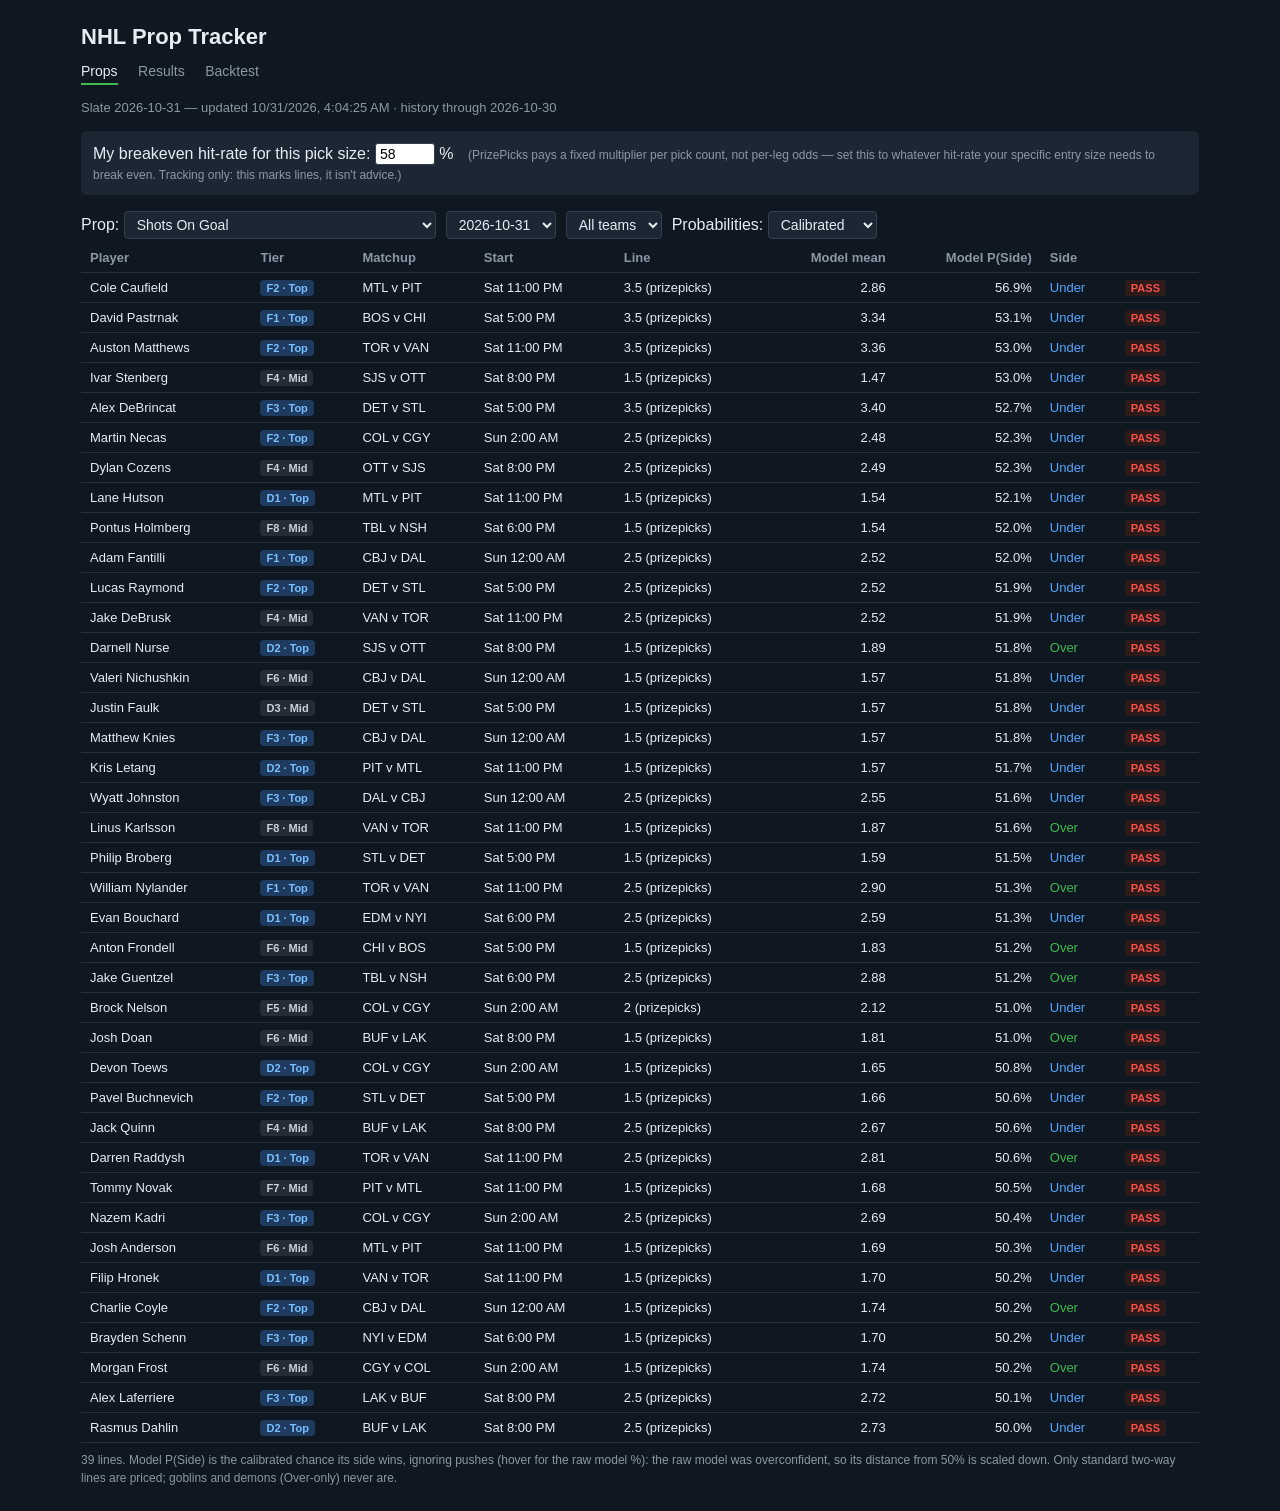
==== docs/index.html @ 6a8b1734 "LightGBM shadow mode for TOI and Hits" ====
<!DOCTYPE html>
<html lang="en">
<head>
<meta charset="UTF-8">
<meta name="viewport" content="width=device-width, initial-scale=1">
<title>NHL Prop Tracker</title>
<link rel="stylesheet" href="site.css">
<style>
  .breakeven { margin-bottom: 16px; padding: 12px; background: #1c2733; border-radius: 6px; font-size: 16px; }
  .breakeven input { width: 60px; background: #fff; color: #000; border: 1px solid #33414f; border-radius: 3px; padding: 2px 4px; font-size: 14px; }
  .breakeven .hint { color: #8b98a5; font-size: 12px; margin-left: 10px; }
  .propsel { font-size: 16px; margin-bottom: 4px; display: flex; flex-wrap: wrap; gap: 10px; align-items: center; }
  .propsel select { font-size: 14px; padding: 4px 8px; }
  .bet-tag { padding: 2px 6px; border-radius: 4px; font-size: 11px; font-weight: 700; }
  .bet-yes { background: #1a4620; color: #3fb950; }
  .bet-no { background: #2d1a1a; color: #f85149; }
  td.src { color: #8b98a5; font-size: 11px; }
  .tier { padding: 2px 6px; border-radius: 4px; font-size: 11px; font-weight: 700; white-space: nowrap; }
  .tier-Top { background: #1f3a5f; color: #79c0ff; }
  .tier-Mid { background: #262c36; color: #c9d1d9; }
  .tier-Depth { background: #2d2a1a; color: #d4a72c; }
  .sh { display: none; }
  #propsTable.show-sh .sh { display: table-cell; }
  .tiptext { color: #8b98a5; font-size: 12px; line-height: 1.5; margin: 8px 0 12px; padding: 10px 12px; background: #1c2733; border-radius: 6px; }
</style>
</head>
<body>
<h1>NHL Prop Tracker</h1>
<nav>
  <a href="index.html" class="active">Props</a>
  <a href="results.html">Results</a>
  <a href="backtest.html">Backtest</a>
</nav>
<div class="meta" id="meta">Loading...</div>

<div class="breakeven">
  <label>My breakeven hit-rate for this pick size:
    <input id="breakeven" type="number" value="58" min="1" max="99"> %
  </label>
  <span class="hint">(PrizePicks pays a fixed multiplier per pick count, not per-leg odds — set this to whatever
    hit-rate your specific entry size needs to break even. Tracking only: this marks lines, it isn't advice.)</span>
</div>

<div class="propsel">
  <label>Prop: <select id="propSelect"></select></label>
  <label><select id="dateSelect"></select></label>
  <label><select id="teamSelect"></select></label>
  <label>Probabilities: <select id="calMode"><option value="cal">Calibrated</option><option value="raw">Raw model</option></select></label>
</div>

<div class="tiptext" id="tierTip" style="display:none">
  <b>Pairing two Time On Ice legs from the same team:</b> teammates in the same tier gain or lose minutes together
  (power plays, overtime and trailing late lift the top guys; blowouts lift the depth guys), while top and depth players
  trade minutes. So <b>same tier → same direction</b> pairs better, <b>Top vs Depth → opposite directions</b> pairs better,
  and Mid players are close to independent. Tier = rank in the team's ice-time order over each player's last 10 games
  (F1–F3 Top, F4–F9 Mid, F10+ Depth; D1–D2 Top, D3–D4 Mid, D5+ Depth). Measured on 2024–26 data; it doesn't make any single leg more likely.
</div>
<div class="table-wrap">
<table id="pairsTable" style="display:none">
  <thead><tr><th>Team</th><th>Player A</th><th>Player B</th><th>Direction</th><th class="num">Leg A</th>
    <th class="num">Leg B</th><th class="num">Est. both hit</th><th></th></tr></thead>
  <tbody id="pairsBody"></tbody>
</table>
<table id="propsTable">
  <thead><tr><th>Player</th><th>Tier</th><th>Matchup</th><th>Start</th><th>Line</th><th class="num">Model mean</th>
    <th class="num">Model P(Side)</th><th>Side</th><th class="sh" title="LightGBM challenger: tracked, never the official pick">LightGBM (shadow)</th><th></th></tr></thead>
  <tbody id="propsBody"></tbody>
</table>
</div>
<div class="note" id="notes"></div>

<script>
let DATA = null;
const esc = s => String(s ?? "").replace(/[&<>"]/g, c => ({"&":"&amp;","<":"&lt;",">":"&gt;",'"':"&quot;"}[c]));
let RAW = false;
try { RAW = localStorage.getItem("nhlProbMode") === "raw"; } catch (e) {}
const P = p => RAW ? p.prob : (p.prob_cal ?? p.prob);   // calibrated % unless the toggle says raw
const P2 = p => RAW ? (p.prob_cal ?? p.prob) : p.prob;   // the other one, for the hover text
const time = iso => new Date(iso).toLocaleString([], {weekday: "short", hour: "numeric", minute: "2-digit"});

const LIFTS_DEFAULT = {"F1+F2": {over: 1.37, under: 1.32}, "F1+D1": {over: 1.24, under: 1.20}, "D1+D2": {over: 1.17, under: 1.15}};
const pairKind = (a, b) => { const k = [a, b].sort((x, y) => (x[0] !== "F") - (y[0] !== "F") || x.slice(1) - y.slice(1)).join("+");
  return LIFTS_DEFAULT[k] ? k : null; };

function renderPairs(day, team, breakeven) {
  const lifts = DATA.pair_lifts || LIFTS_DEFAULT, joinBE = breakeven * breakeven;
  const legs = DATA.picks.filter(p => !p.skip_reason && p.category === "toi" && p.tier_rank
    && (!day || p.game_date === day) && (!team || p.team === team));
  const groups = {};
  legs.forEach(p => (groups[`${p.game_date}|${p.team}`] ||= []).push(p));
  const rows = [];
  for (const ps of Object.values(groups)) for (let i = 0; i < ps.length; i++) for (let j = i + 1; j < ps.length; j++) {
    let a = ps[i], b = ps[j];
    const kind = pairKind(a.tier_rank, b.tier_rank);
    if (!kind || a.side !== b.side) continue;
    if (a.tier_rank !== kind.split("+")[0]) [a, b] = [b, a];
    const lift = (lifts[kind] || {})[a.side] || 1, pa = P(a), pb = P(b);
    rows.push({a, b, kind, lift, est: Math.min(pa * pb * lift, pa, pb)});
  }
  rows.sort((x, y) => y.est - x.est);
  const leg = p => `${esc(p.player)} <span class="tier tier-${p.tier}">${esc(p.tier_rank)}</span> <span class="src">${p.line}</span>`;
  document.getElementById("pairsBody").innerHTML = rows.length ? rows.map(r => `<tr>
      <td>${esc(r.a.team)} v ${esc(r.a.opp)}<br><span class="src">${time(r.a.start_time)}</span></td>
      <td>${leg(r.a)}</td><td>${leg(r.b)}</td>
      <td class="${r.a.side}">both ${r.a.side === "over" ? "Over" : "Under"} <span class="src">${r.kind} ×${r.lift}</span></td>
      <td class="num">${(P(r.a) * 100).toFixed(1)}%</td><td class="num">${(P(r.b) * 100).toFixed(1)}%</td>
      <td class="num"><b>${(r.est * 100).toFixed(1)}%</b></td>
      <td>${r.est >= joinBE ? '<span class="bet-tag bet-yes">CLEARS</span>' : '<span class="bet-tag bet-no">PASS</span>'}</td></tr>`).join("")
    : `<tr><td colspan="8" class="empty">No linked same-direction TOI pairs for this selection. A pair needs both players' TOI lines on the
       board, ranked F1 + F2, F1 + D1 or D1 + D2 on the same team, with the model picking the same direction on both.</td></tr>`;
  document.getElementById("notes").innerHTML = `${rows.length} pairs. Est. both hit = leg A × leg B × lift (how much more often these two
    players' minutes land the same way than independent legs would; measured on 2024–26 games). Breakeven for two legs =
    ${(breakeven * 100).toFixed(1)}%² = ${(joinBE * 100).toFixed(1)}%. Experimental: the lifts come from a backtest against each player's own
    recent average, not real PrizePicks lines, and PrizePicks may restrict some same-team combinations. Results → Pairs tracks how these do.`;
}

function renderTable() {
  const cat = document.getElementById("propSelect").value;
  const day = document.getElementById("dateSelect").value;
  const team = document.getElementById("teamSelect").value;
  document.getElementById("tierTip").style.display = (cat === "toi" || cat === "toi_pairs") ? "" : "none";
  const breakeven = Number(document.getElementById("breakeven").value) / 100;
  const pairsMode = cat === "toi_pairs";
  document.getElementById("pairsTable").style.display = pairsMode ? "" : "none";
  document.getElementById("propsTable").style.display = pairsMode ? "none" : "";
  if (pairsMode) { renderPairs(day, team, breakeven); return; }
  document.getElementById("propsTable").classList.toggle("show-sh", DATA.picks.some(p => p.category === cat && p.shadow));
  const tbody = document.getElementById("propsBody");
  // Ranked by the model's own confidence (highest P(side) first) so the most lopsided lines float to the top.
  const rows = DATA.picks.filter(p => !p.skip_reason && p.category === cat && (!day || p.game_date === day)
      && (!team || p.team === team))
    .sort(team ? ((a, b) => (a.tier_rank || "Z").localeCompare(b.tier_rank || "Z", undefined, {numeric: true}))
               : ((a, b) => P(b) - P(a)));
  const tierCell = p => p.tier ? `<span class="tier tier-${p.tier}" title="${p.recent_toi} min avg, last 10 games">${esc(p.tier_rank)} · ${p.tier}</span>` : "";
  tbody.innerHTML = rows.length ? rows.map(p => `<tr>
      <td>${esc(p.player)}</td><td>${tierCell(p)}</td><td>${esc(p.team)} v ${esc(p.opp)}</td><td>${time(p.start_time)}</td>
      <td>${p.line} <span class="src">(prizepicks)</span></td>
      <td class="num">${p.model_mean.toFixed(2)}</td>
      <td class="num" title="${RAW ? "calibrated" : "raw model"} ${(P2(p) * 100).toFixed(1)}%">${(P(p) * 100).toFixed(1)}%</td>
      <td class="${p.side}">${p.side === "over" ? "Over" : "Under"}</td>
      <td class="sh">${p.shadow ? `<span class="${p.shadow.side}">${p.shadow.side === "over" ? "Over" : "Under"}</span>
        ${((RAW ? p.shadow.prob : p.shadow.prob_cal) * 100).toFixed(1)}% <span class="src">${p.shadow.mean.toFixed(2)}</span>${p.shadow.side !== p.side ? ' <span class="src">≠</span>' : ""}` : "—"}</td>
      <td>${P(p) >= breakeven ? '<span class="bet-tag bet-yes">CLEARS</span>' : '<span class="bet-tag bet-no">PASS</span>'}</td>
    </tr>`).join("")
    : `<tr><td colspan="10" class="empty">No priced PrizePicks lines for this prop right now.</td></tr>`;

  const skipped = DATA.picks.filter(p => p.skip_reason && p.category === cat && (!day || p.game_date === day) && (!team || p.team === team));
  const why = {};
  skipped.forEach(p => (why[p.skip_reason] ||= new Set()).add(`${p.player} (${p.team})`));
  document.getElementById("notes").innerHTML = (rows.length ? `${rows.length} lines. ${RAW
      ? "Model P(Side) is the RAW model chance its side wins, ignoring pushes (hover for calibrated). The raw model has been overconfident on graded picks, so CLEARS here is optimistic. "
      : "Model P(Side) is the calibrated chance its side wins, ignoring pushes (hover for the raw model %): the raw model was overconfident, so its distance from 50% is scaled down. "}` : "")
    + `Only standard two-way lines are priced; goblins and demons (Over-only) never are.`
    + Object.entries(why).map(([r, s]) => `<br><b>Not priced: ${esc(r.replace(/_/g, " "))}</b> — ${[...s].slice(0, 40).map(esc).join(", ")}${s.size > 40 ? " …" : ""}`).join("");
}

fetch("data/props.json", {cache: "no-store"}).then(r => r.json()).then(json => {
  DATA = json;
  const labels = json.labels || {};
  document.getElementById("meta").textContent =
    `Slate ${json.slate_dates.join(", ")} — updated ${new Date(json.generated_at).toLocaleString()} · history through ${json.history_through}`;
  // headline props first, then experimental, then anything recorded but not priced
  const cats = [...new Set(json.picks.map(p => p.category))];
  const priced = c => json.picks.some(p => p.category === c && !p.skip_reason);
  const headline = c => json.picks.some(p => p.category === c && p.headline);
  cats.sort((a, b) => (priced(b) - priced(a)) || (headline(b) - headline(a)) || (labels[a] || a).localeCompare(labels[b] || b));
  document.getElementById("propSelect").innerHTML = cats.map(c =>
    `<option value="${c}">${esc(labels[c] || c)}${priced(c) && !headline(c) ? " (experimental)" : ""}</option>` +
    (c === "toi" && priced(c) ? `<option value="toi_pairs">Time On Ice: correlated pairs (experimental)</option>` : "")).join("");
  const dates = [...new Set(json.picks.map(p => p.game_date))].sort();
  document.getElementById("dateSelect").innerHTML = (dates.length > 1 ? `<option value="">All dates</option>` : "") +
    dates.map(d => `<option value="${d}">${d}</option>`).join("");
  const teams = [...new Set(json.picks.map(p => p.team))].sort();
  document.getElementById("teamSelect").innerHTML = `<option value="">All teams</option>` +
    teams.map(t => `<option value="${t}">${esc(t)}</option>`).join("");
  renderTable();
}).catch(() => { document.getElementById("meta").textContent = "Couldn't load props.json yet — run the Action."; });

["propSelect", "dateSelect", "teamSelect"].forEach(id => document.getElementById(id).addEventListener("change", renderTable));
document.getElementById("breakeven").addEventListener("input", renderTable);
document.getElementById("calMode").value = RAW ? "raw" : "cal";
document.getElementById("calMode").addEventListener("change", e => {
  RAW = e.target.value === "raw";
  try { localStorage.setItem("nhlProbMode", RAW ? "raw" : "cal"); } catch (err) {}
  if (DATA) renderTable();
});
</script>
</body>
</html>
---- docs/site.css ----
:root {
  --bg: #0f1720; --panel: #1c2733; --line: #263140; --text: #e6edf3; --muted: #8b98a5;
  --good: #3fb950; --bad: #f85149; --warn: #d4a72c; --accent: #58a6ff;
}
* { box-sizing: border-box; }
body { font-family: -apple-system, "Segoe UI", Arial, sans-serif; background: var(--bg); color: var(--text);
       max-width: 1150px; margin: 0 auto; padding: 24px 16px; }
h1 { font-size: 22px; margin: 0 0 4px; }
h2 { font-size: 16px; color: var(--muted); font-weight: 600; margin: 28px 0 10px; }
.tag { font-size: 12px; color: var(--muted); }
nav { margin: 12px 0 20px; }
nav a { color: var(--muted); text-decoration: none; font-size: 14px; margin-right: 16px; padding-bottom: 4px; }
nav a.active { color: var(--text); border-bottom: 2px solid var(--good); }
.meta { color: var(--muted); margin-bottom: 16px; font-size: 13px; }
.panel { background: var(--panel); border-radius: 6px; padding: 14px 16px; margin-bottom: 12px; }
.filters { display: flex; flex-wrap: wrap; gap: 8px; align-items: center; margin-bottom: 12px; font-size: 13px; color: var(--muted); }
select, input { background: var(--panel); color: var(--text); border: 1px solid #33414f; padding: 4px 6px;
                border-radius: 4px; font-size: 13px; }
.cards { display: flex; flex-wrap: wrap; gap: 12px; margin-bottom: 12px; }
.card { background: var(--panel); border-radius: 6px; padding: 12px 16px; min-width: 150px; }
.card .big { font-size: 26px; font-weight: 700; font-variant-numeric: tabular-nums; }
.card .sub { color: var(--muted); font-size: 12px; margin-top: 2px; }
.table-wrap { overflow-x: auto; }
table { width: 100%; border-collapse: collapse; font-size: 13px; margin-bottom: 8px; }
th, td { padding: 7px 9px; text-align: left; border-bottom: 1px solid var(--line); white-space: nowrap; }
th { color: var(--muted); font-weight: 600; }
td.num, th.num { text-align: right; font-variant-numeric: tabular-nums; }
.pill { padding: 2px 6px; border-radius: 4px; font-size: 11px; font-weight: 700; }
.h { background: #1a4620; color: var(--good); } .m { background: #2d1a1a; color: var(--bad); }
.p { background: #2d2a1a; color: var(--warn); }
.over { color: var(--good); } .under { color: var(--accent); }
.note { color: var(--muted); font-size: 12px; line-height: 1.5; }
.warn { color: var(--warn); }
.empty { color: var(--muted); text-align: center; padding: 20px; }
.section { border-top: 1px solid var(--line); margin-top: 28px; padding-top: 4px; }
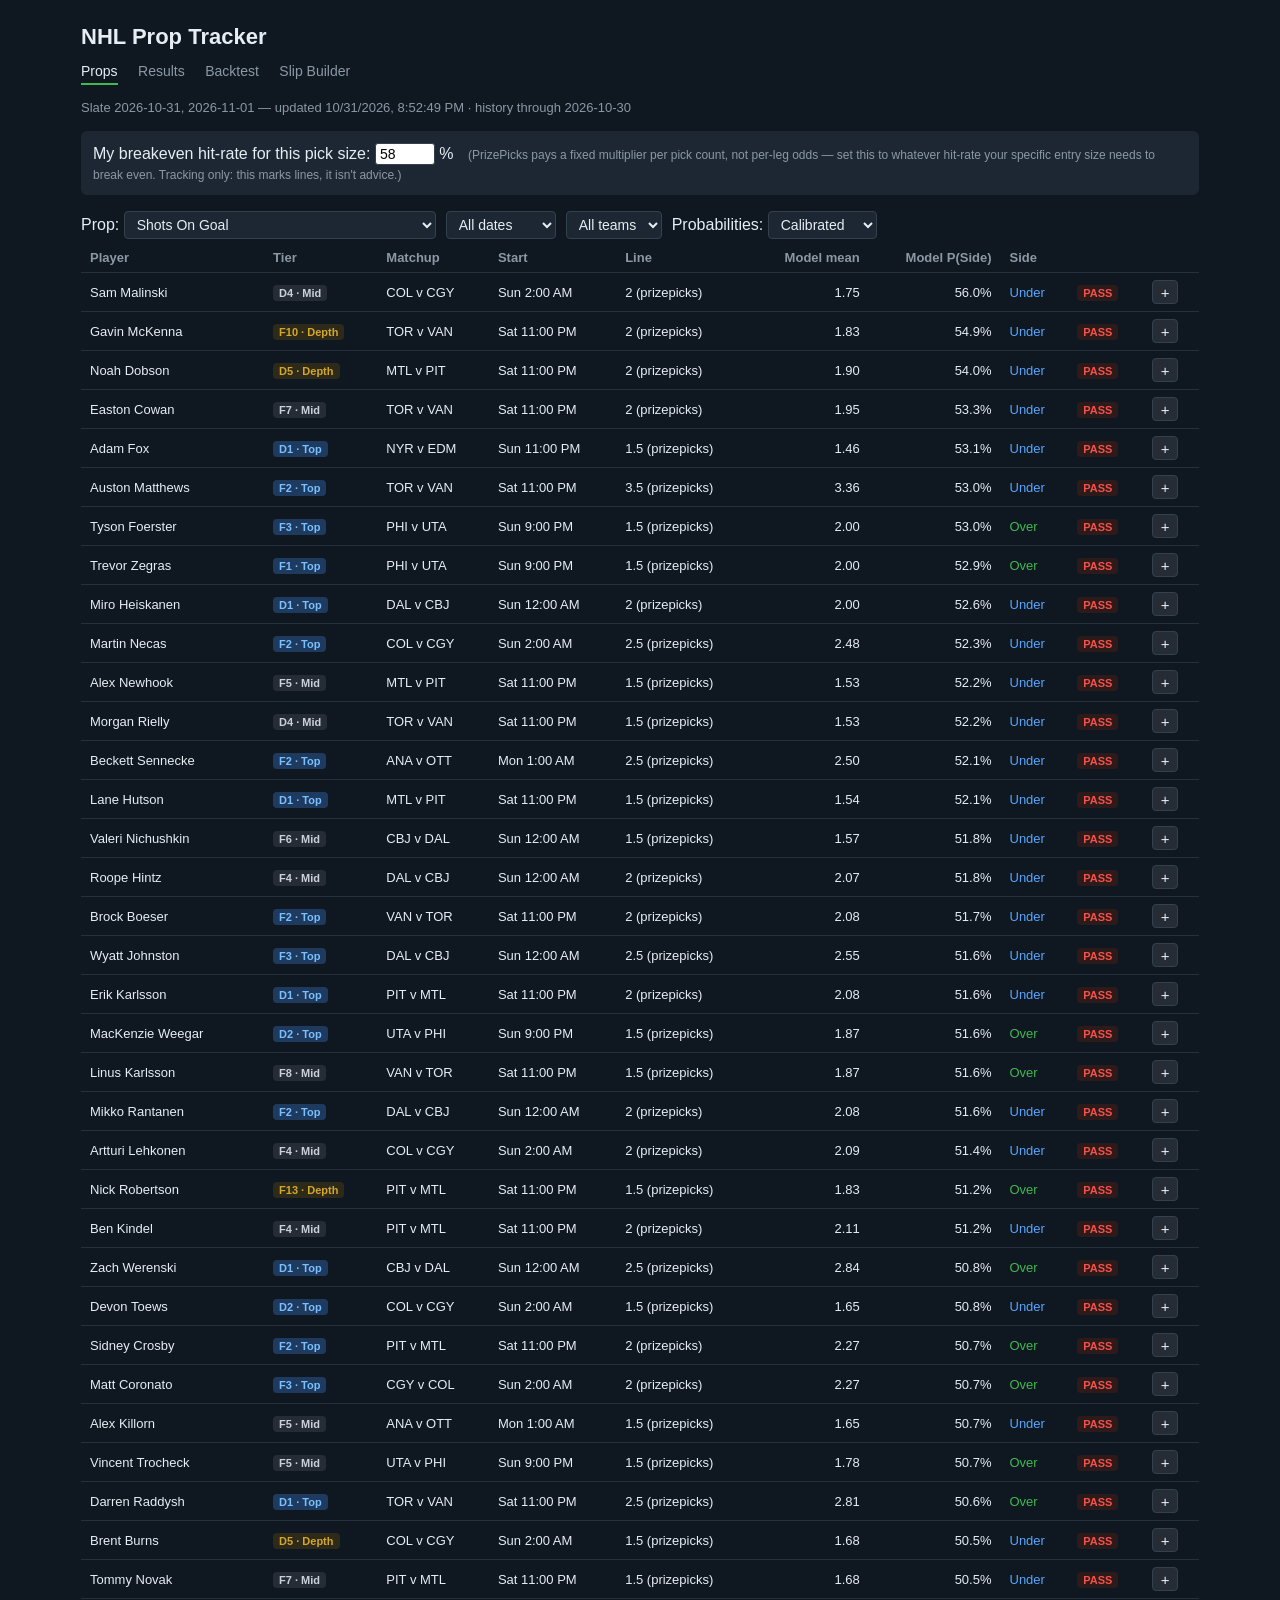
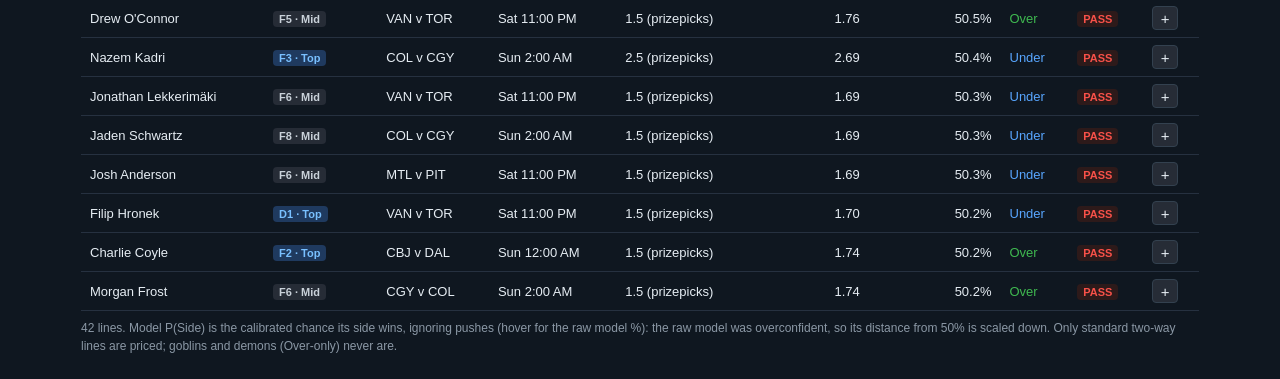
==== commit 43767d9e: "Slip Builder tab" ====
--- a/docs/index.html
+++ b/docs/index.html
@@ -5,6 +5,7 @@
 <meta name="viewport" content="width=device-width, initial-scale=1">
 <title>NHL Prop Tracker</title>
 <link rel="stylesheet" href="site.css">
+<script src="slip.js"></script>
 <style>
   .breakeven { margin-bottom: 16px; padding: 12px; background: #1c2733; border-radius: 6px; font-size: 16px; }
   .breakeven input { width: 60px; background: #fff; color: #000; border: 1px solid #33414f; border-radius: 3px; padding: 2px 4px; font-size: 14px; }
@@ -21,6 +22,10 @@
   .tier-Depth { background: #2d2a1a; color: #d4a72c; }
   .sh { display: none; }
   #propsTable.show-sh .sh { display: table-cell; }
+  .addbtn { background: #262c36; color: var(--text); border: 1px solid #33414f; border-radius: 4px; width: 26px; height: 24px;
+            font-size: 15px; line-height: 1; cursor: pointer; padding: 0; }
+  .addbtn:hover { border-color: var(--good); }
+  .addbtn.in { background: #1a4620; color: var(--good); border-color: #1a4620; }
   .tiptext { color: #8b98a5; font-size: 12px; line-height: 1.5; margin: 8px 0 12px; padding: 10px 12px; background: #1c2733; border-radius: 6px; }
 </style>
 </head>
@@ -30,6 +35,7 @@
   <a href="index.html" class="active">Props</a>
   <a href="results.html">Results</a>
   <a href="backtest.html">Backtest</a>
+  <a href="slip.html">Slip Builder<span id="slipCount"></span></a>
 </nav>
 <div class="meta" id="meta">Loading...</div>
 
@@ -58,12 +64,12 @@
 <div class="table-wrap">
 <table id="pairsTable" style="display:none">
   <thead><tr><th>Team</th><th>Player A</th><th>Player B</th><th>Direction</th><th class="num">Leg A</th>
-    <th class="num">Leg B</th><th class="num">Est. both hit</th><th></th></tr></thead>
+    <th class="num">Leg B</th><th class="num">Est. both hit</th><th></th><th title="Add both legs to the Slip Builder"></th></tr></thead>
   <tbody id="pairsBody"></tbody>
 </table>
 <table id="propsTable">
   <thead><tr><th>Player</th><th>Tier</th><th>Matchup</th><th>Start</th><th>Line</th><th class="num">Model mean</th>
-    <th class="num">Model P(Side)</th><th>Side</th><th class="sh" title="LightGBM challenger: tracked, never the official pick">LightGBM (shadow)</th><th></th></tr></thead>
+    <th class="num">Model P(Side)</th><th>Side</th><th class="sh" title="LightGBM challenger: tracked, never the official pick">LightGBM (shadow)</th><th></th><th title="Add to the Slip Builder"></th></tr></thead>
   <tbody id="propsBody"></tbody>
 </table>
 </div>
@@ -81,6 +87,23 @@
 const LIFTS_DEFAULT = {"F1+F2": {over: 1.37, under: 1.32}, "F1+D1": {over: 1.24, under: 1.20}, "D1+D2": {over: 1.17, under: 1.15}};
 const pairKind = (a, b) => { const k = [a, b].sort((x, y) => (x[0] !== "F") - (y[0] !== "F") || x.slice(1) - y.slice(1)).join("+");
   return LIFTS_DEFAULT[k] ? k : null; };
+
+// "+" adds the pick (or both legs of a pair) to the Slip Builder; "✓" means it's already there (click to remove).
+const SHOWN = {};
+function addBtn(ps) {
+  ps.forEach(p => SHOWN[slipKey(p)] = p);
+  const keys = ps.map(slipKey).join(","), inSlip = ps.every(slipHas);
+  return `<button class="addbtn${inSlip ? " in" : ""}" data-keys="${esc(keys)}"
+    title="${inSlip ? "In your slip: click to remove" : ps.length > 1 ? "Add both legs to the Slip Builder" : "Add to the Slip Builder"}">${inSlip ? "✓" : "+"}</button>`;
+}
+document.addEventListener("click", e => {
+  const b = e.target.closest(".addbtn");
+  if (!b) return;
+  const ps = b.dataset.keys.split(",").map(k => SHOWN[k]).filter(Boolean);
+  const inSlip = ps.every(slipHas);
+  ps.forEach(p => { if (slipHas(p) === inSlip) slipToggle(p); });   // pair: add both, or remove both
+  renderTable();
+});
 
 function renderPairs(day, team, breakeven) {
   const lifts = DATA.pair_lifts || LIFTS_DEFAULT, joinBE = breakeven * breakeven;
@@ -105,8 +128,9 @@
       <td class="${r.a.side}">both ${r.a.side === "over" ? "Over" : "Under"} <span class="src">${r.kind} ×${r.lift}</span></td>
       <td class="num">${(P(r.a) * 100).toFixed(1)}%</td><td class="num">${(P(r.b) * 100).toFixed(1)}%</td>
       <td class="num"><b>${(r.est * 100).toFixed(1)}%</b></td>
-      <td>${r.est >= joinBE ? '<span class="bet-tag bet-yes">CLEARS</span>' : '<span class="bet-tag bet-no">PASS</span>'}</td></tr>`).join("")
-    : `<tr><td colspan="8" class="empty">No linked same-direction TOI pairs for this selection. A pair needs both players' TOI lines on the
+      <td>${r.est >= joinBE ? '<span class="bet-tag bet-yes">CLEARS</span>' : '<span class="bet-tag bet-no">PASS</span>'}</td>
+      <td>${addBtn([r.a, r.b])}</td></tr>`).join("")
+    : `<tr><td colspan="9" class="empty">No linked same-direction TOI pairs for this selection. A pair needs both players' TOI lines on the
        board, ranked F1 + F2, F1 + D1 or D1 + D2 on the same team, with the model picking the same direction on both.</td></tr>`;
   document.getElementById("notes").innerHTML = `${rows.length} pairs. Est. both hit = leg A × leg B × lift (how much more often these two
     players' minutes land the same way than independent legs would; measured on 2024–26 games). Breakeven for two legs =
@@ -141,8 +165,9 @@
       <td class="sh">${p.shadow ? `<span class="${p.shadow.side}">${p.shadow.side === "over" ? "Over" : "Under"}</span>
         ${((RAW ? p.shadow.prob : p.shadow.prob_cal) * 100).toFixed(1)}% <span class="src">${p.shadow.mean.toFixed(2)}</span>${p.shadow.side !== p.side ? ' <span class="src">≠</span>' : ""}` : "—"}</td>
       <td>${P(p) >= breakeven ? '<span class="bet-tag bet-yes">CLEARS</span>' : '<span class="bet-tag bet-no">PASS</span>'}</td>
+      <td>${addBtn([p])}</td>
     </tr>`).join("")
-    : `<tr><td colspan="10" class="empty">No priced PrizePicks lines for this prop right now.</td></tr>`;
+    : `<tr><td colspan="11" class="empty">No priced PrizePicks lines for this prop right now.</td></tr>`;
 
   const skipped = DATA.picks.filter(p => p.skip_reason && p.category === cat && (!day || p.game_date === day) && (!team || p.team === team));
   const why = {};
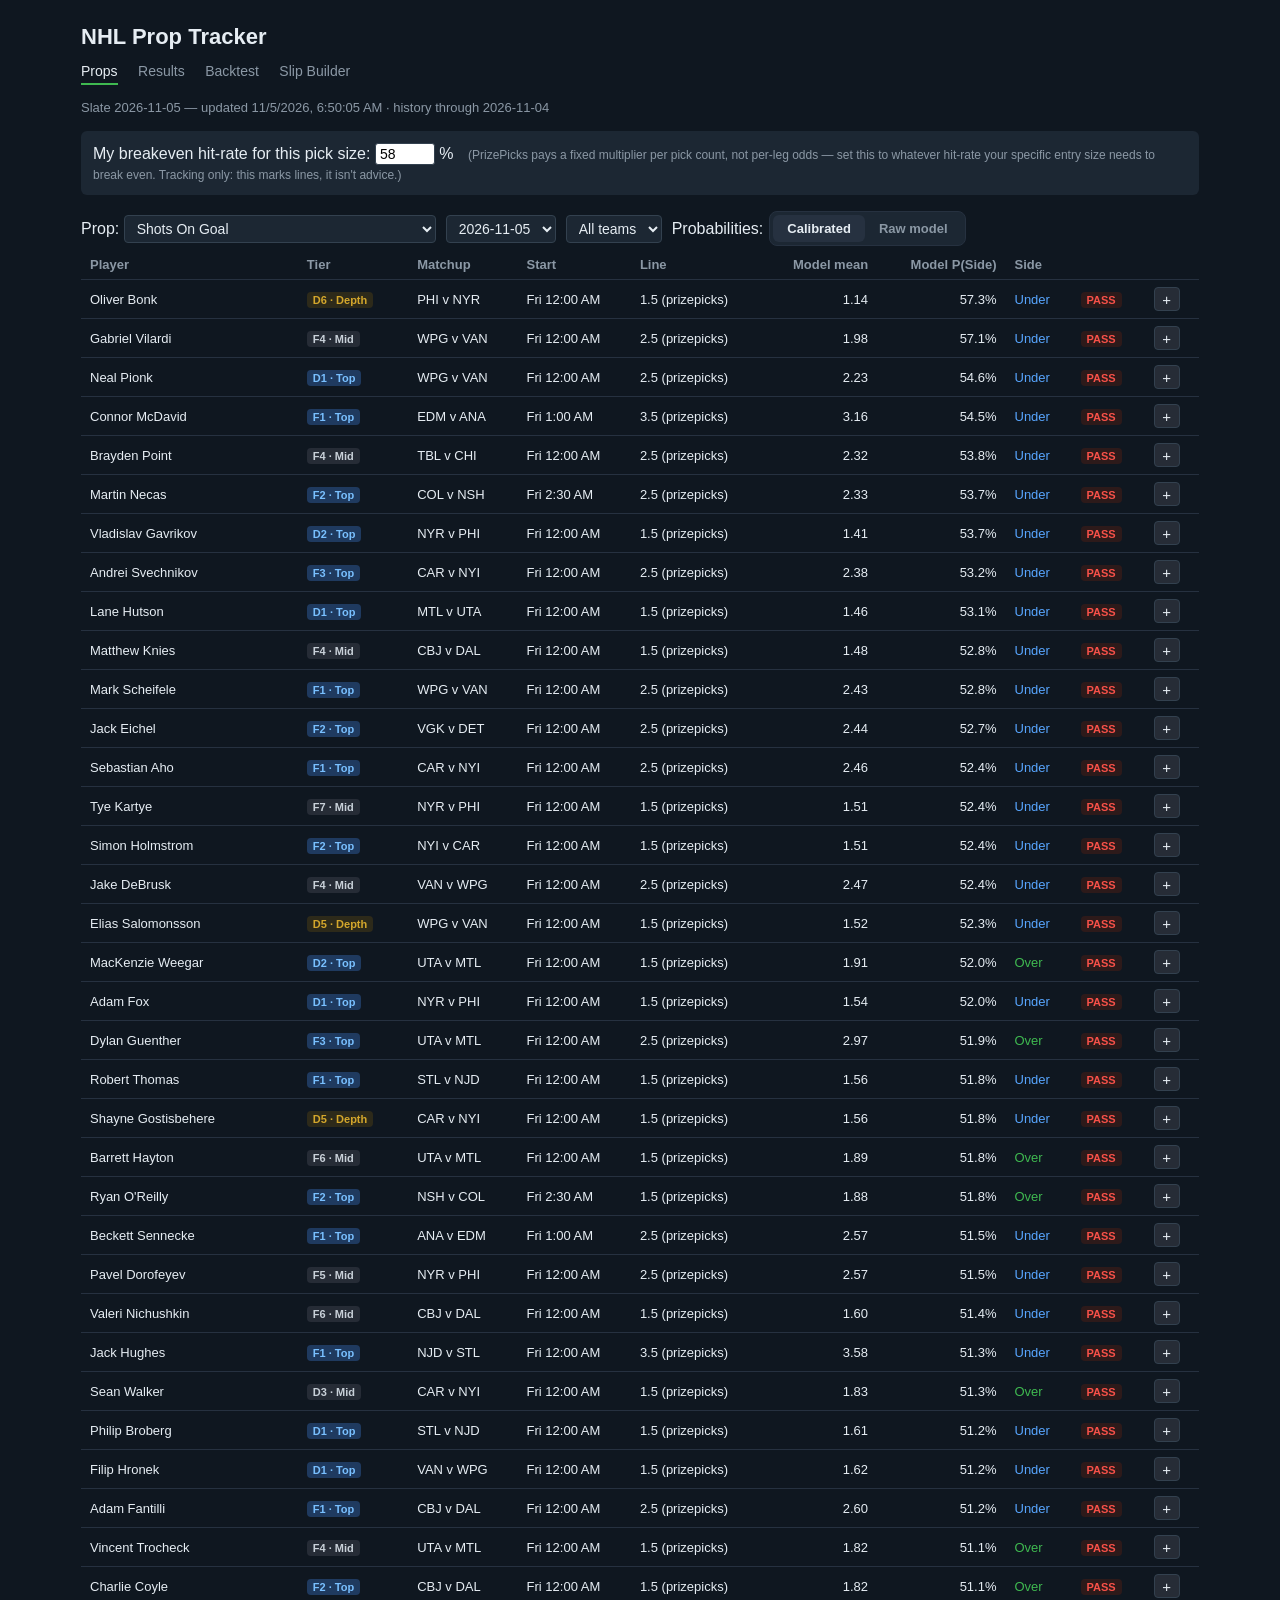
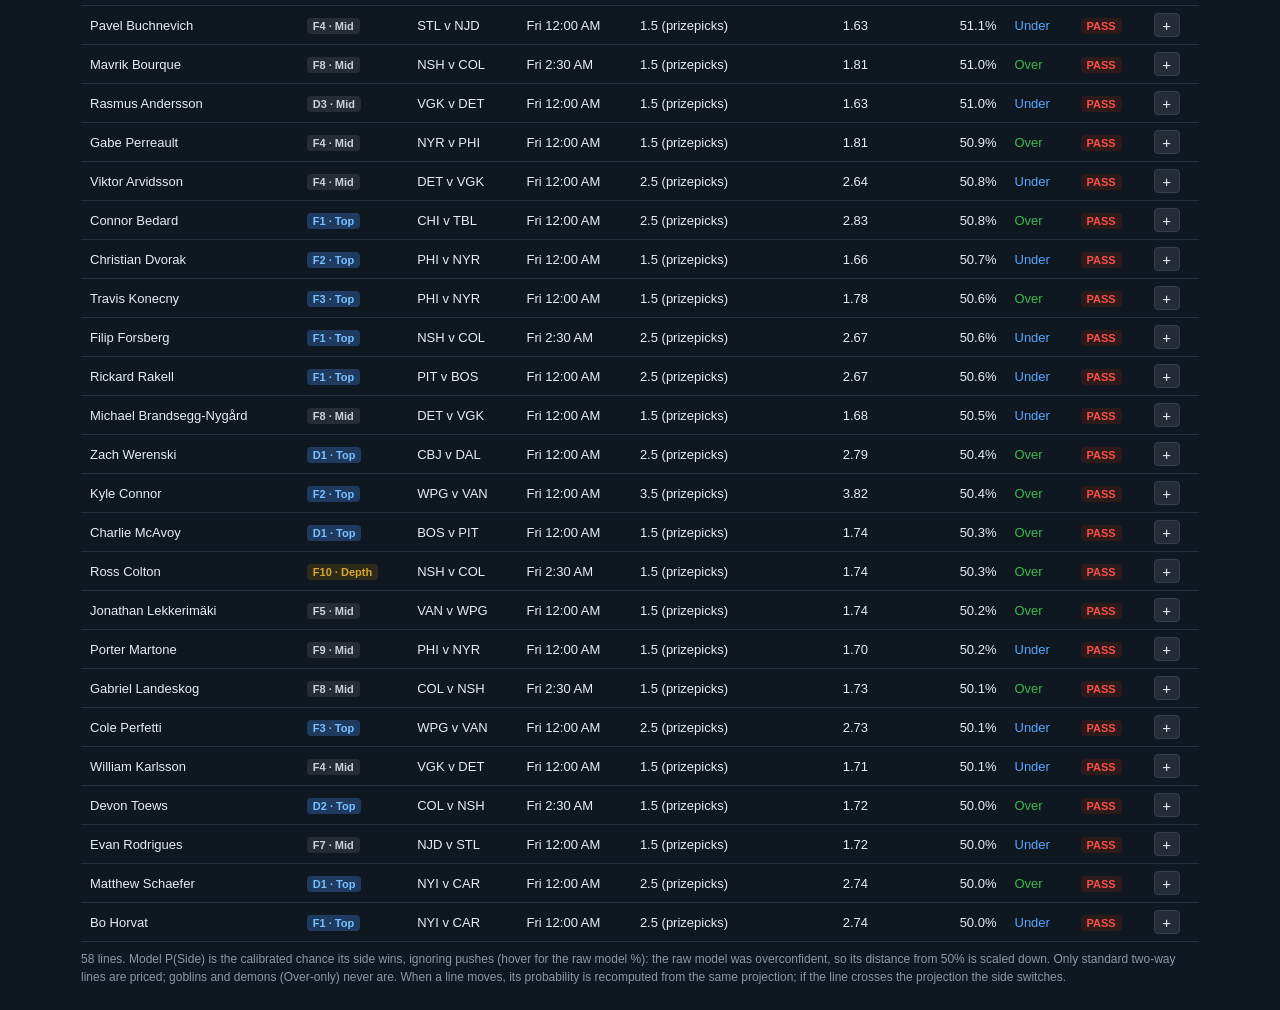
==== commit fd6ca1fe: "Line moves + Opening/Closing toggle" ====
--- a/docs/index.html
+++ b/docs/index.html
@@ -16,6 +16,7 @@
   .bet-yes { background: #1a4620; color: #3fb950; }
   .bet-no { background: #2d1a1a; color: #f85149; }
   td.src { color: #8b98a5; font-size: 11px; }
+  .moved { display: block; color: #d4a72c; font-size: 11px; margin-top: 2px; }
   .tier { padding: 2px 6px; border-radius: 4px; font-size: 11px; font-weight: 700; white-space: nowrap; }
   .tier-Top { background: #1f3a5f; color: #79c0ff; }
   .tier-Mid { background: #262c36; color: #c9d1d9; }
@@ -51,7 +52,7 @@
   <label>Prop: <select id="propSelect"></select></label>
   <label><select id="dateSelect"></select></label>
   <label><select id="teamSelect"></select></label>
-  <label>Probabilities: <select id="calMode"><option value="cal">Calibrated</option><option value="raw">Raw model</option></select></label>
+  <span style="display:flex;align-items:center;gap:6px">Probabilities: <select id="calMode"><option value="cal">Calibrated</option><option value="raw">Raw model</option></select></span>
 </div>
 
 <div class="tiptext" id="tierTip" style="display:none">
@@ -158,7 +159,7 @@
   const tierCell = p => p.tier ? `<span class="tier tier-${p.tier}" title="${p.recent_toi} min avg, last 10 games">${esc(p.tier_rank)} · ${p.tier}</span>` : "";
   tbody.innerHTML = rows.length ? rows.map(p => `<tr>
       <td>${esc(p.player)}</td><td>${tierCell(p)}</td><td>${esc(p.team)} v ${esc(p.opp)}</td><td>${time(p.start_time)}</td>
-      <td>${p.line} <span class="src">(prizepicks)</span></td>
+      <td>${p.line} <span class="src">(prizepicks)</span>${moveNote(p) ? `<span class="moved">${esc(moveNote(p))}</span>` : ""}</td>
       <td class="num">${p.model_mean.toFixed(2)}</td>
       <td class="num" title="${RAW ? "calibrated" : "raw model"} ${(P2(p) * 100).toFixed(1)}%">${(P(p) * 100).toFixed(1)}%</td>
       <td class="${p.side}">${p.side === "over" ? "Over" : "Under"}</td>
@@ -175,15 +176,20 @@
   document.getElementById("notes").innerHTML = (rows.length ? `${rows.length} lines. ${RAW
       ? "Model P(Side) is the RAW model chance its side wins, ignoring pushes (hover for calibrated). The raw model has been overconfident on graded picks, so CLEARS here is optimistic. "
       : "Model P(Side) is the calibrated chance its side wins, ignoring pushes (hover for the raw model %): the raw model was overconfident, so its distance from 50% is scaled down. "}` : "")
-    + `Only standard two-way lines are priced; goblins and demons (Over-only) never are.`
+    + `Only standard two-way lines are priced; goblins and demons (Over-only) never are. `
+    + `When a line moves, its probability is recomputed from the same projection; if the line crosses the projection the side switches.`
     + Object.entries(why).map(([r, s]) => `<br><b>Not priced: ${esc(r.replace(/_/g, " "))}</b> — ${[...s].slice(0, 40).map(esc).join(", ")}${s.size > 40 ? " …" : ""}`).join("");
 }
 
-fetch("data/props.json", {cache: "no-store"}).then(r => r.json()).then(json => {
+fetch("data/props.json", {cache: "no-store"}).then(r => r.json()).then(async json => {
+  const board = await loadBoard();
+  const nLive = applyBoard(json, board);
   DATA = json;
   const labels = json.labels || {};
   document.getElementById("meta").textContent =
-    `Slate ${json.slate_dates.join(", ")} — updated ${new Date(json.generated_at).toLocaleString()} · history through ${json.history_through}`;
+    `Slate ${json.slate_dates.join(", ")} — updated ${new Date(json.generated_at).toLocaleString()} · history through ${json.history_through}` +
+    (board && new Date(board.updated_at) > new Date(json.generated_at)
+      ? ` · lines rechecked ${new Date(board.updated_at).toLocaleTimeString([], {hour: "numeric", minute: "2-digit"})}${nLive ? ` (${nLive} moved and repriced)` : ""}` : "");
   // headline props first, then experimental, then anything recorded but not priced
   const cats = [...new Set(json.picks.map(p => p.category))];
   const priced = c => json.picks.some(p => p.category === c && !p.skip_reason);
@@ -204,6 +210,7 @@
 ["propSelect", "dateSelect", "teamSelect"].forEach(id => document.getElementById(id).addEventListener("change", renderTable));
 document.getElementById("breakeven").addEventListener("input", renderTable);
 document.getElementById("calMode").value = RAW ? "raw" : "cal";
+segmented(document.getElementById("calMode"));
 document.getElementById("calMode").addEventListener("change", e => {
   RAW = e.target.value === "raw";
   try { localStorage.setItem("nhlProbMode", RAW ? "raw" : "cal"); } catch (err) {}
--- a/docs/site.css
+++ b/docs/site.css
@@ -33,3 +33,8 @@
 .warn { color: var(--warn); }
 .empty { color: var(--muted); text-align: center; padding: 20px; }
 .section { border-top: 1px solid var(--line); margin-top: 28px; padding-top: 4px; }
+/* two-way toggle buttons (Opening/Closing, Calibrated/Raw) */
+.seg { display: inline-flex; background: var(--panel); border: 1px solid var(--line); border-radius: 8px; padding: 3px; vertical-align: middle; }
+.seg button { background: none; border: none; color: var(--muted); font-size: 13px; font-weight: 600; padding: 6px 14px;
+              border-radius: 6px; cursor: pointer; }
+.seg button.on { background: #263140; color: var(--text); }
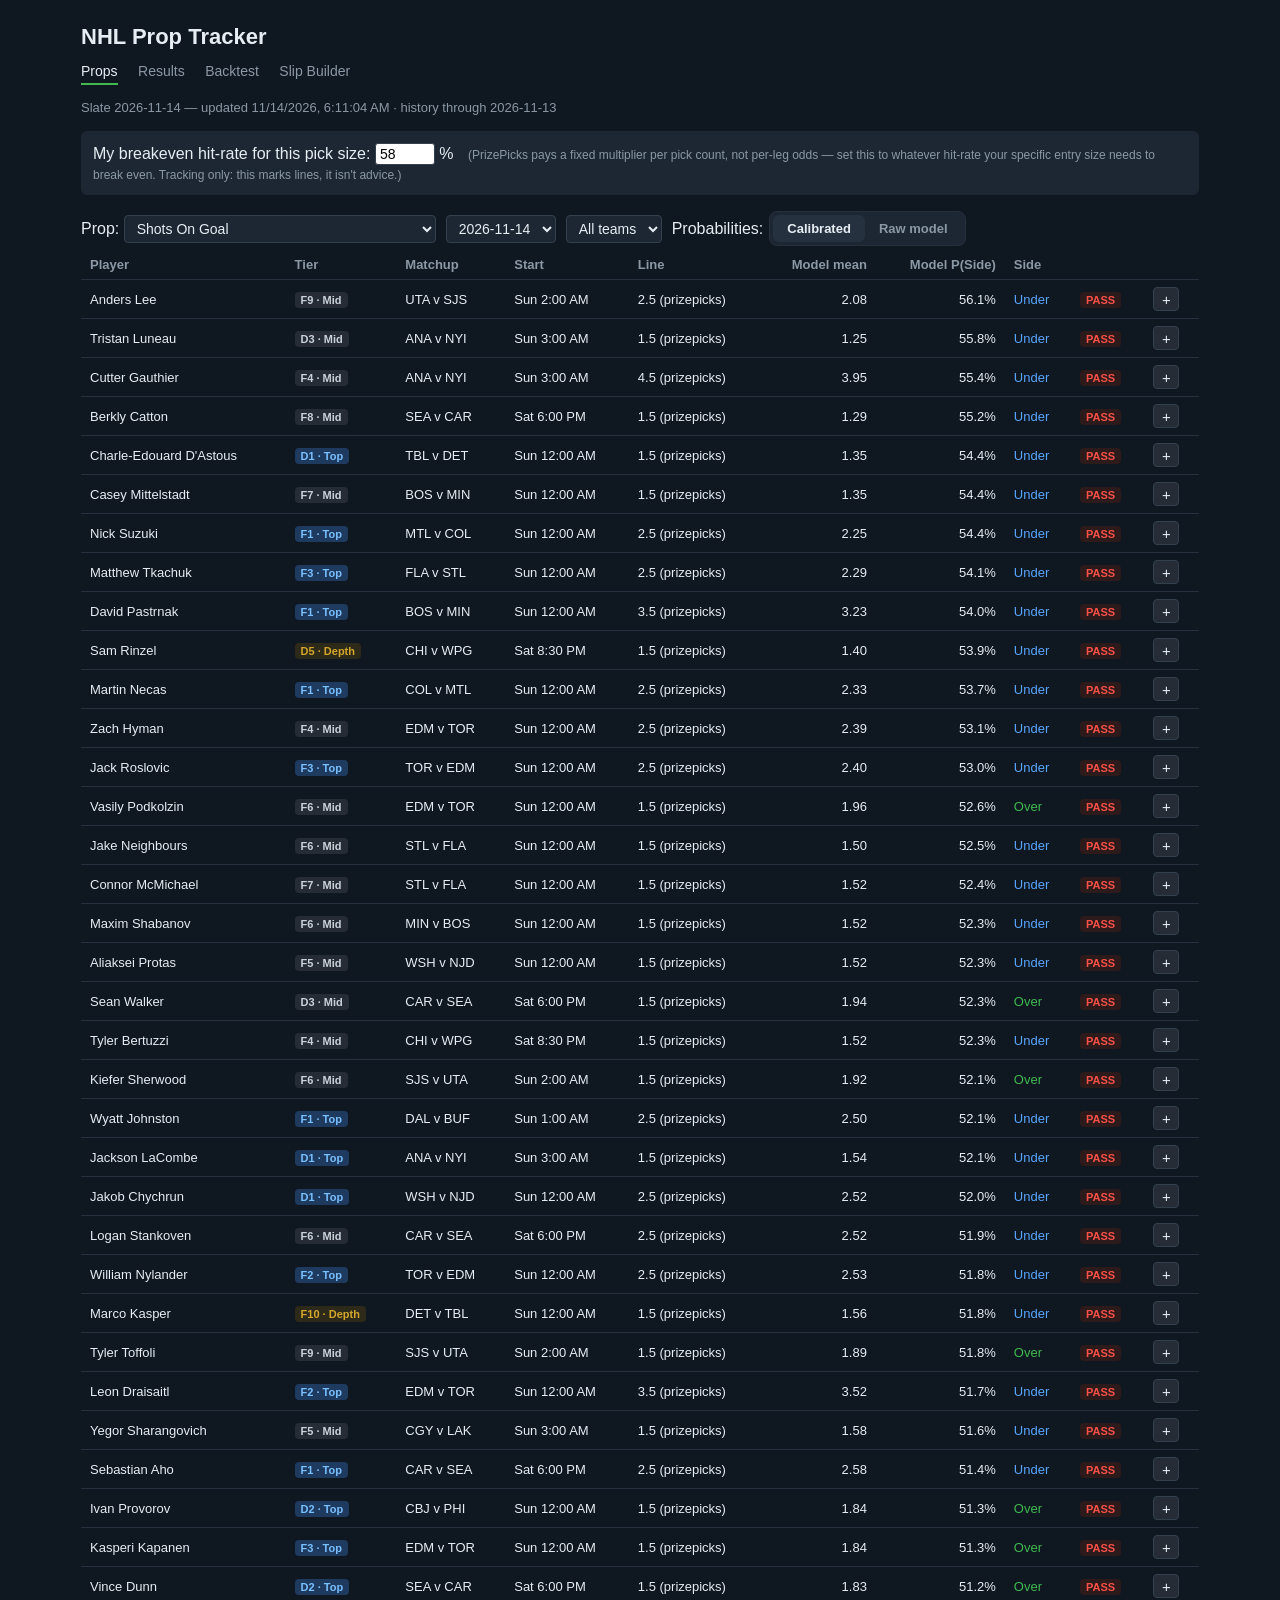
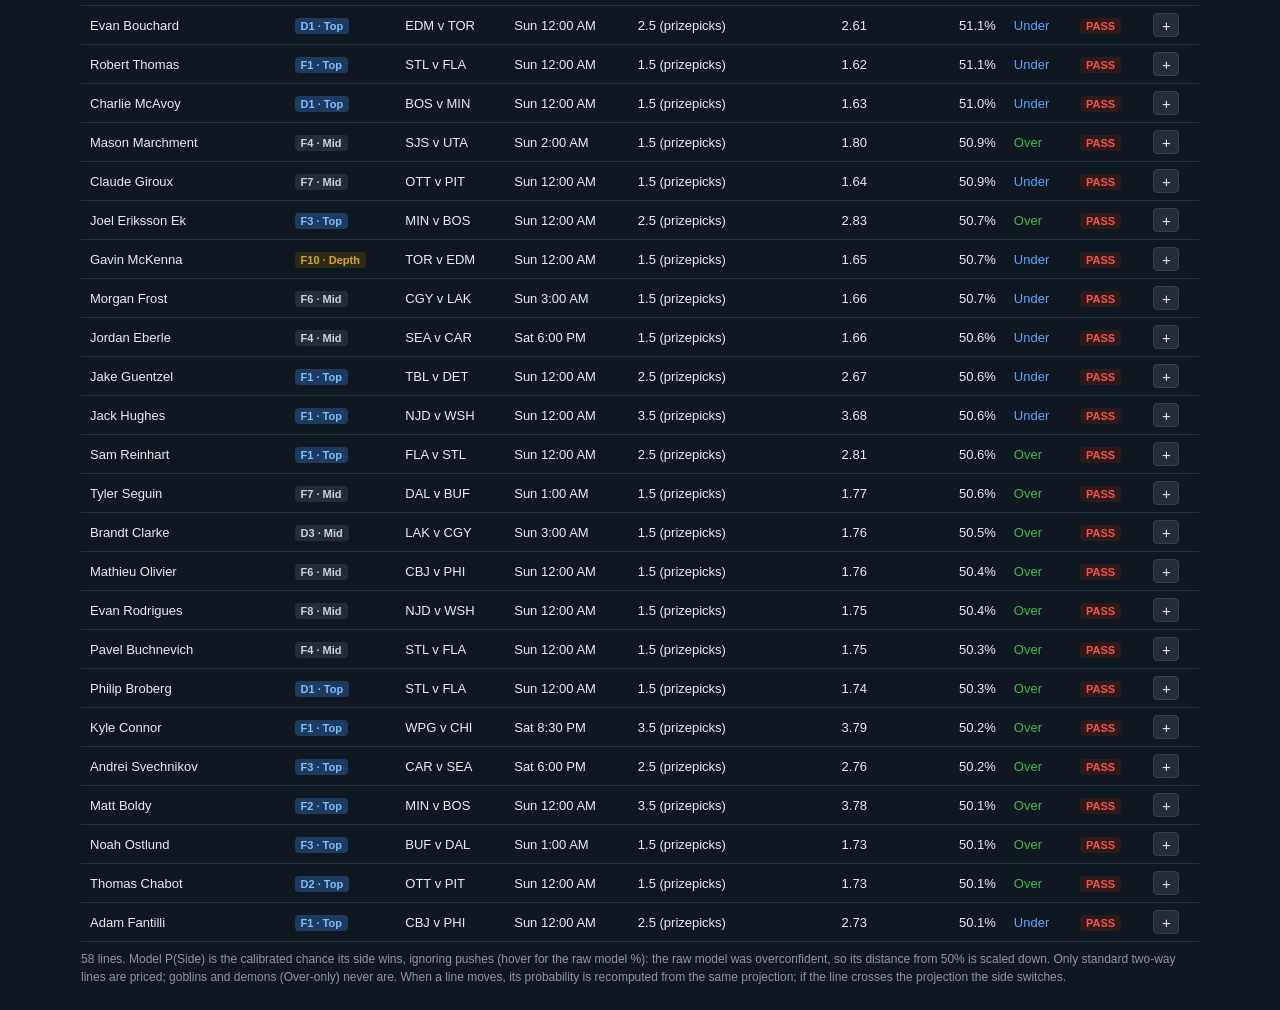
==== commit d092b6d3: "Mark slips as used" ====
--- a/docs/index.html
+++ b/docs/index.html
@@ -122,7 +122,7 @@
     rows.push({a, b, kind, lift, est: Math.min(pa * pb * lift, pa, pb)});
   }
   rows.sort((x, y) => y.est - x.est);
-  const leg = p => `${esc(p.player)} <span class="tier tier-${p.tier}">${esc(p.tier_rank)}</span> <span class="src">${p.line}</span>`;
+  const leg = p => `${esc(p.player)}${usedTag(p)} <span class="tier tier-${p.tier}">${esc(p.tier_rank)}</span> <span class="src">${p.line}</span>`;
   document.getElementById("pairsBody").innerHTML = rows.length ? rows.map(r => `<tr>
       <td>${esc(r.a.team)} v ${esc(r.a.opp)}<br><span class="src">${time(r.a.start_time)}</span></td>
       <td>${leg(r.a)}</td><td>${leg(r.b)}</td>
@@ -158,7 +158,7 @@
                : ((a, b) => P(b) - P(a)));
   const tierCell = p => p.tier ? `<span class="tier tier-${p.tier}" title="${p.recent_toi} min avg, last 10 games">${esc(p.tier_rank)} · ${p.tier}</span>` : "";
   tbody.innerHTML = rows.length ? rows.map(p => `<tr>
-      <td>${esc(p.player)}</td><td>${tierCell(p)}</td><td>${esc(p.team)} v ${esc(p.opp)}</td><td>${time(p.start_time)}</td>
+      <td>${esc(p.player)}${usedTag(p)}</td><td>${tierCell(p)}</td><td>${esc(p.team)} v ${esc(p.opp)}</td><td>${time(p.start_time)}</td>
       <td>${p.line} <span class="src">(prizepicks)</span>${moveNote(p) ? `<span class="moved">${esc(moveNote(p))}</span>` : ""}</td>
       <td class="num">${p.model_mean.toFixed(2)}</td>
       <td class="num" title="${RAW ? "calibrated" : "raw model"} ${(P2(p) * 100).toFixed(1)}%">${(P(p) * 100).toFixed(1)}%</td>
--- a/docs/site.css
+++ b/docs/site.css
@@ -38,3 +38,5 @@
 .seg button { background: none; border: none; color: var(--muted); font-size: 13px; font-weight: 600; padding: 6px 14px;
               border-radius: 6px; cursor: pointer; }
 .seg button.on { background: #263140; color: var(--text); }
+.used-tag { background: #2a2140; color: #b39ddb; border-radius: 4px; padding: 1px 6px; font-size: 10px; font-weight: 700;
+            letter-spacing: .04em; vertical-align: middle; cursor: help; }
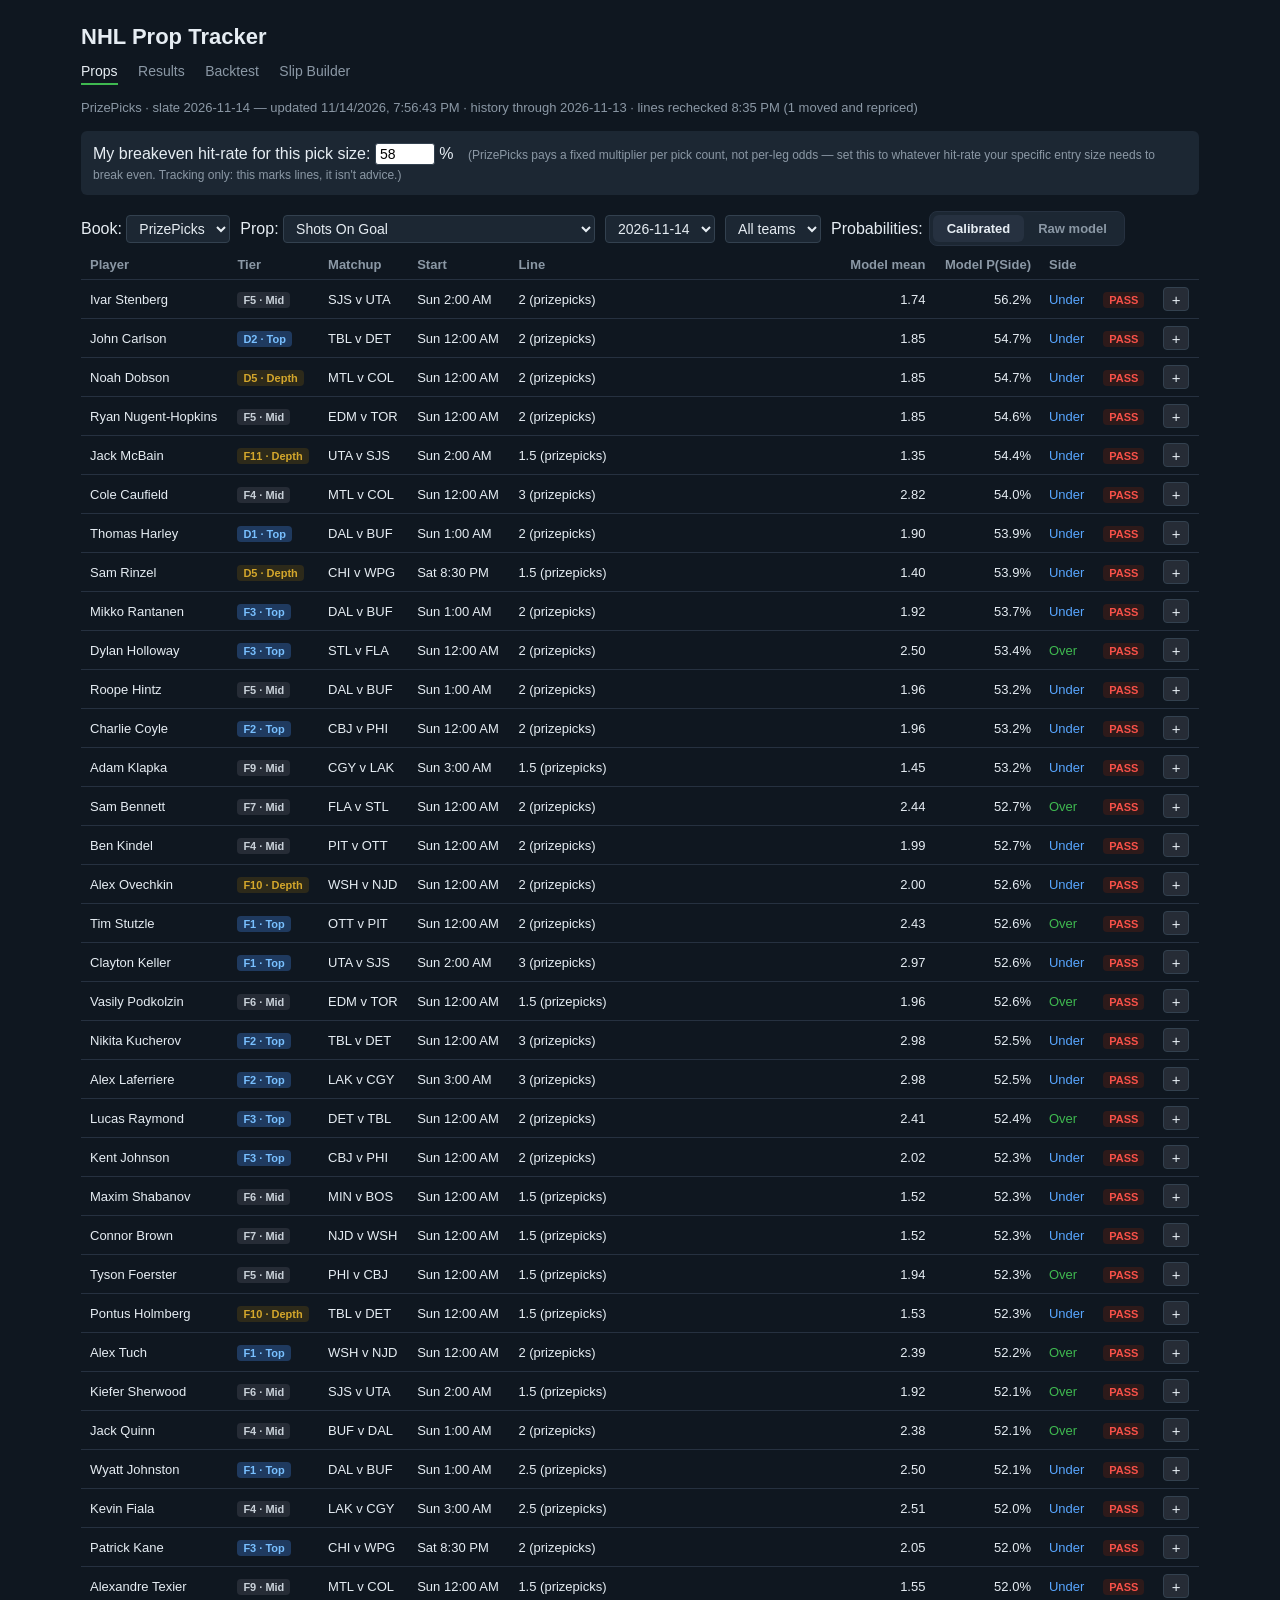
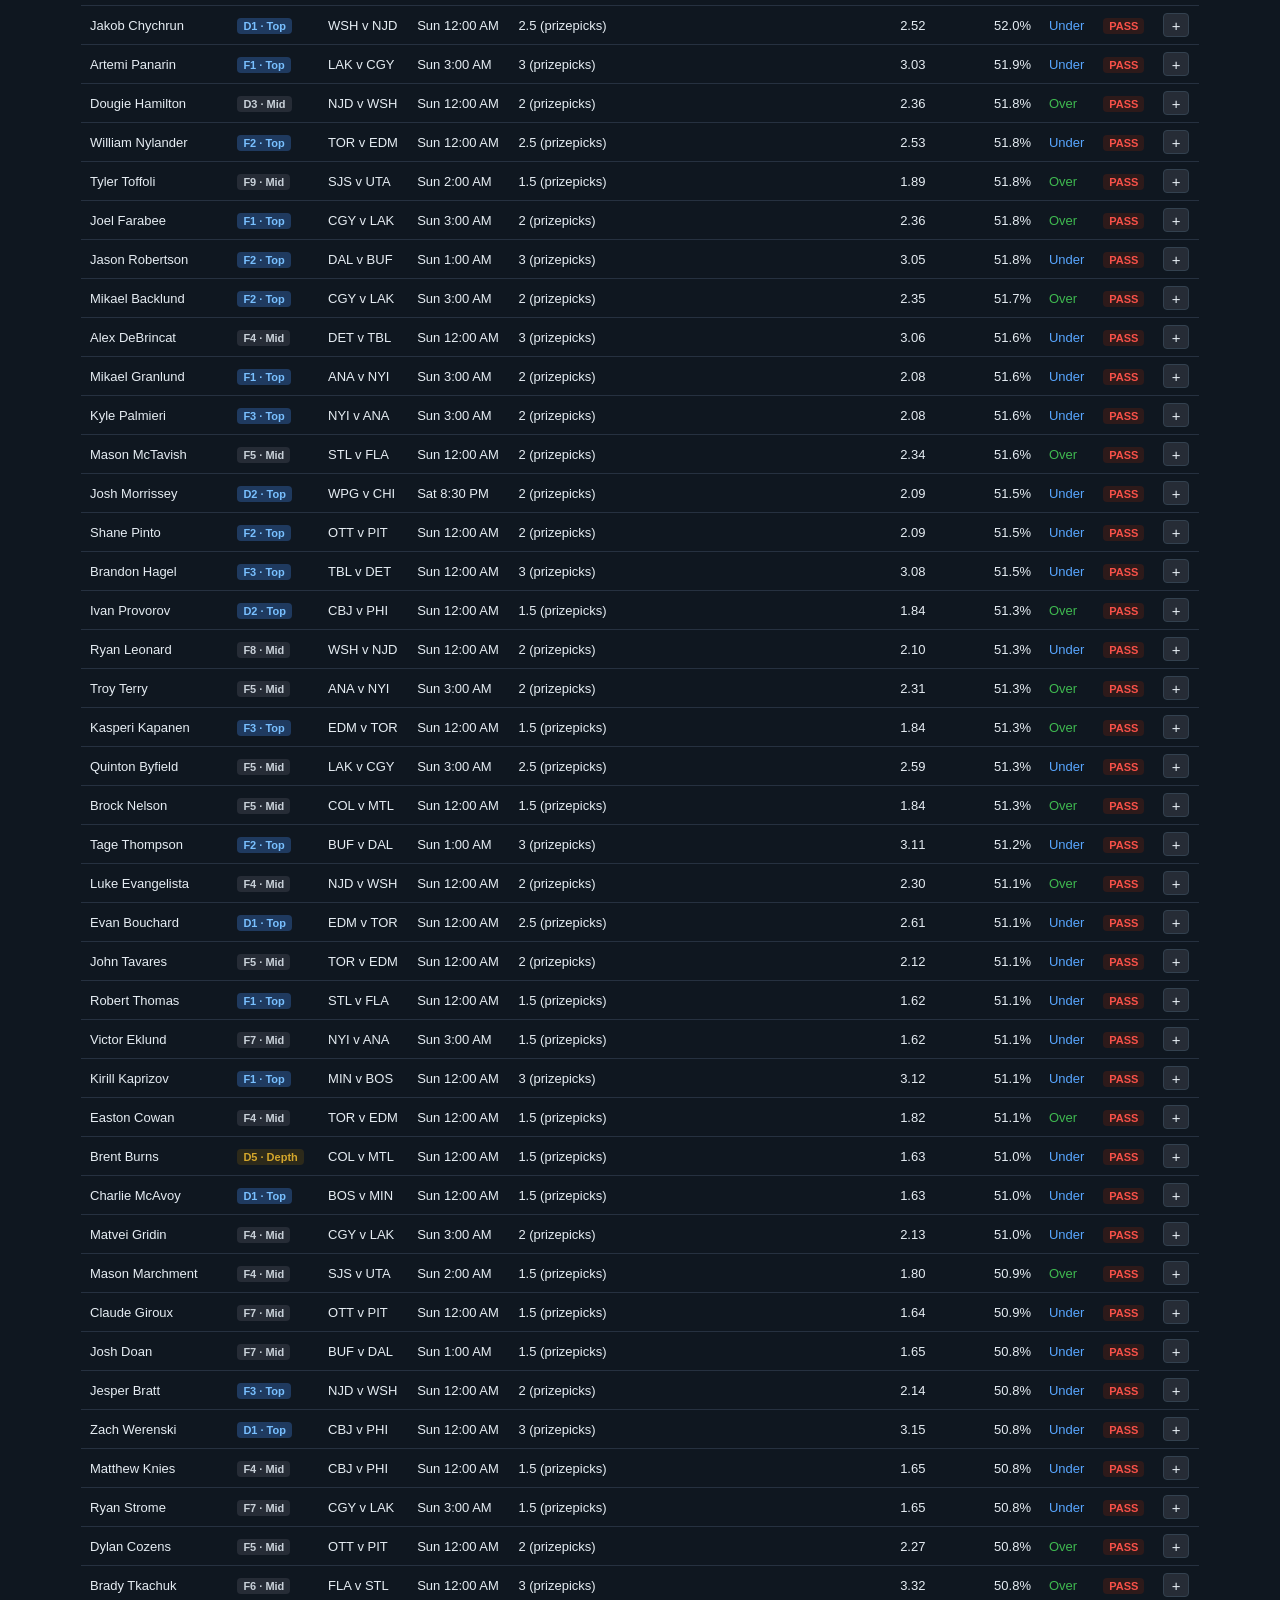
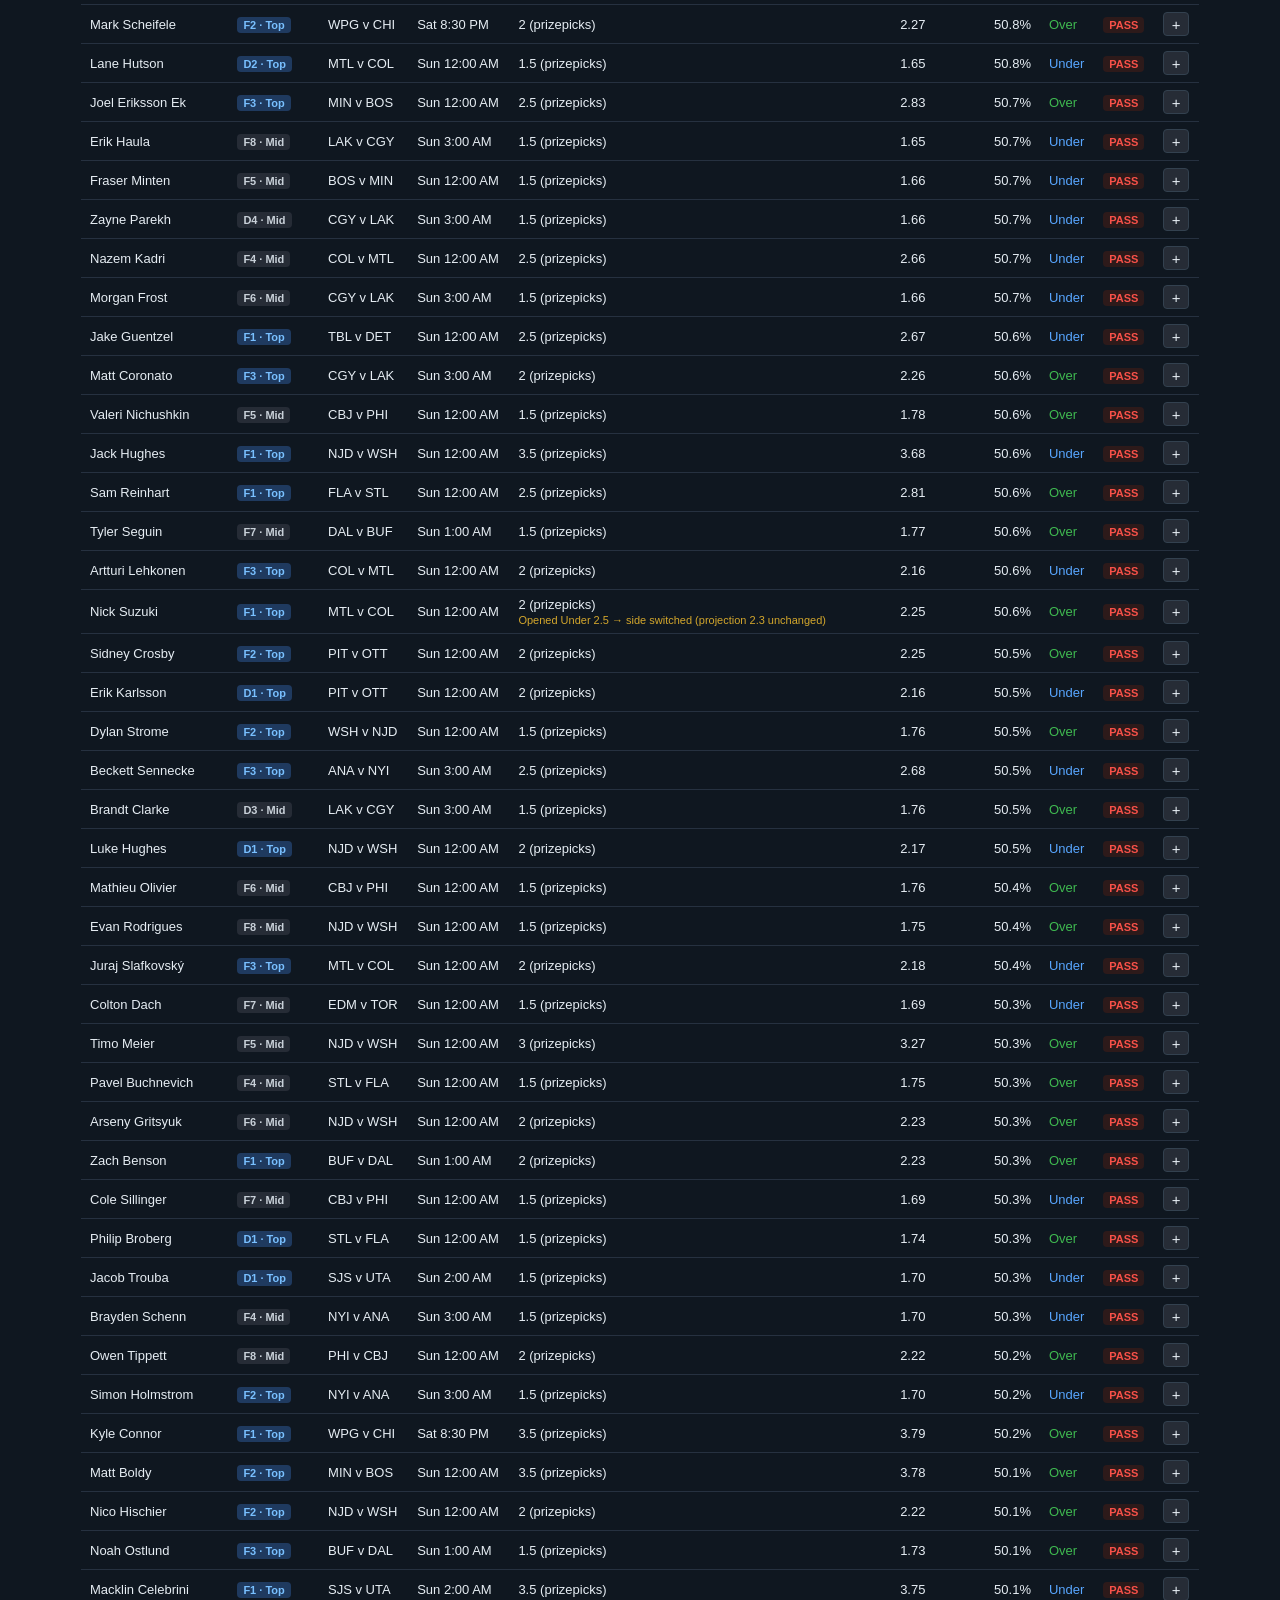
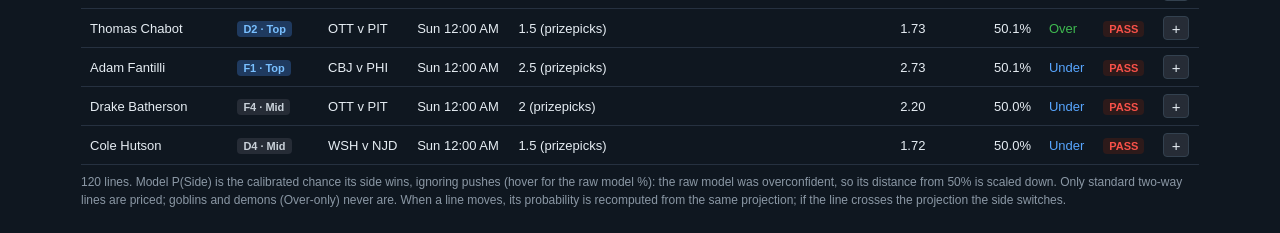
==== commit 23e52497: "Add Underdog as a second book" ====
--- a/docs/index.html
+++ b/docs/index.html
@@ -27,6 +27,10 @@
             font-size: 15px; line-height: 1; cursor: pointer; padding: 0; }
   .addbtn:hover { border-color: var(--good); }
   .addbtn.in { background: #1a4620; color: var(--good); border-color: #1a4620; }
+  .lt { padding: 1px 6px; border-radius: 4px; font-size: 10px; font-weight: 700; letter-spacing: .04em; margin-left: 4px; }
+  .lt-goblin { background: #1a3a2a; color: #56d364; }
+  .lt-demon { background: #3a1a1a; color: #ff7b72; }
+  .lt-unknown { background: #262c36; color: #8b98a5; }
   .tiptext { color: #8b98a5; font-size: 12px; line-height: 1.5; margin: 8px 0 12px; padding: 10px 12px; background: #1c2733; border-radius: 6px; }
 </style>
 </head>
@@ -49,9 +53,12 @@
 </div>
 
 <div class="propsel">
+  <label>Book: <select id="bookSelect"><option value="prizepicks">PrizePicks</option><option value="underdog">Underdog</option></select></label>
   <label>Prop: <select id="propSelect"></select></label>
   <label><select id="dateSelect"></select></label>
   <label><select id="teamSelect"></select></label>
+  <label id="typeWrap" style="display:none"><select id="typeSelect"><option value="">All line types</option>
+    <option value="standard">Standard</option><option value="goblin">Goblin</option><option value="demon">Demon</option></select></label>
   <span style="display:flex;align-items:center;gap:6px">Probabilities: <select id="calMode"><option value="cal">Calibrated</option><option value="raw">Raw model</option></select></span>
 </div>
 
@@ -78,6 +85,20 @@
 
 <script>
 let DATA = null;
+let BOOK = "prizepicks";
+try { if (localStorage.getItem("nhlBook") === "underdog") BOOK = "underdog"; } catch (e) {}
+const UD = () => BOOK === "underdog";
+const BOOKNAME = () => UD() ? "Underdog" : "PrizePicks";
+// Underdog calls the sides Higher / Lower
+const sideName = (side, p) => (p && p.book === "underdog") ? (side === "over" ? "Higher" : "Lower") : (side === "over" ? "Over" : "Under");
+// Underdog only: the picked side's payout, a GOBLIN / DEMON tag when it isn't the standard payout,
+// and a note when Underdog sells only one side of the line.
+function payoutNote(p) {
+  if (p.book !== "underdog") return "";
+  const t = p.line_type && p.line_type !== "standard" ? `<span class="lt lt-${p.line_type}">${p.line_type.toUpperCase()}</span>` : "";
+  const one = (p.sides || []).length === 1 ? ` <span class="src">${sideName(p.sides[0], p)} only</span>` : "";
+  return ` <span class="src" title="Payout multiplier of the picked side; ×1 is Underdog's standard payout">${p.mult != null ? "×" + p.mult : ""}</span>${t}${one}`;
+}
 const esc = s => String(s ?? "").replace(/[&<>"]/g, c => ({"&":"&amp;","<":"&lt;",">":"&gt;",'"':"&quot;"}[c]));
 let RAW = false;
 try { RAW = localStorage.getItem("nhlProbMode") === "raw"; } catch (e) {}
@@ -103,7 +124,7 @@
   const ps = b.dataset.keys.split(",").map(k => SHOWN[k]).filter(Boolean);
   const inSlip = ps.every(slipHas);
   ps.forEach(p => { if (slipHas(p) === inSlip) slipToggle(p); });   // pair: add both, or remove both
-  renderTable();
+  if (DATA) renderTable();
 });
 
 function renderPairs(day, team, breakeven) {
@@ -152,23 +173,24 @@
   document.getElementById("propsTable").classList.toggle("show-sh", DATA.picks.some(p => p.category === cat && p.shadow));
   const tbody = document.getElementById("propsBody");
   // Ranked by the model's own confidence (highest P(side) first) so the most lopsided lines float to the top.
+  const ltype = UD() ? document.getElementById("typeSelect").value : "";
   const rows = DATA.picks.filter(p => !p.skip_reason && p.category === cat && (!day || p.game_date === day)
-      && (!team || p.team === team))
+      && (!team || p.team === team) && (!ltype || p.line_type === ltype))
     .sort(team ? ((a, b) => (a.tier_rank || "Z").localeCompare(b.tier_rank || "Z", undefined, {numeric: true}))
                : ((a, b) => P(b) - P(a)));
   const tierCell = p => p.tier ? `<span class="tier tier-${p.tier}" title="${p.recent_toi} min avg, last 10 games">${esc(p.tier_rank)} · ${p.tier}</span>` : "";
   tbody.innerHTML = rows.length ? rows.map(p => `<tr>
       <td>${esc(p.player)}${usedTag(p)}</td><td>${tierCell(p)}</td><td>${esc(p.team)} v ${esc(p.opp)}</td><td>${time(p.start_time)}</td>
-      <td>${p.line} <span class="src">(prizepicks)</span>${moveNote(p) ? `<span class="moved">${esc(moveNote(p))}</span>` : ""}</td>
+      <td>${p.line} <span class="src">(${BOOKNAME().toLowerCase()})</span>${payoutNote(p)}${moveNote(p) ? `<span class="moved">${esc(moveNote(p))}</span>` : ""}</td>
       <td class="num">${p.model_mean.toFixed(2)}</td>
       <td class="num" title="${RAW ? "calibrated" : "raw model"} ${(P2(p) * 100).toFixed(1)}%">${(P(p) * 100).toFixed(1)}%</td>
-      <td class="${p.side}">${p.side === "over" ? "Over" : "Under"}</td>
+      <td class="${p.side}">${sideName(p.side, p)}</td>
       <td class="sh">${p.shadow ? `<span class="${p.shadow.side}">${p.shadow.side === "over" ? "Over" : "Under"}</span>
         ${((RAW ? p.shadow.prob : p.shadow.prob_cal) * 100).toFixed(1)}% <span class="src">${p.shadow.mean.toFixed(2)}</span>${p.shadow.side !== p.side ? ' <span class="src">≠</span>' : ""}` : "—"}</td>
       <td>${P(p) >= breakeven ? '<span class="bet-tag bet-yes">CLEARS</span>' : '<span class="bet-tag bet-no">PASS</span>'}</td>
       <td>${addBtn([p])}</td>
     </tr>`).join("")
-    : `<tr><td colspan="11" class="empty">No priced PrizePicks lines for this prop right now.</td></tr>`;
+    : `<tr><td colspan="11" class="empty">No priced ${BOOKNAME()} lines for this selection right now.</td></tr>`;
 
   const skipped = DATA.picks.filter(p => p.skip_reason && p.category === cat && (!day || p.game_date === day) && (!team || p.team === team));
   const why = {};
@@ -176,39 +198,66 @@
   document.getElementById("notes").innerHTML = (rows.length ? `${rows.length} lines. ${RAW
       ? "Model P(Side) is the RAW model chance its side wins, ignoring pushes (hover for calibrated). The raw model has been overconfident on graded picks, so CLEARS here is optimistic. "
       : "Model P(Side) is the calibrated chance its side wins, ignoring pushes (hover for the raw model %): the raw model was overconfident, so its distance from 50% is scaled down. "}` : "")
-    + `Only standard two-way lines are priced; goblins and demons (Over-only) never are. `
-    + `When a line moves, its probability is recomputed from the same projection; if the line crosses the projection the side switches.`
+    + (UD()
+      ? `Every Underdog line is priced, whatever it pays: the small number after the line is the picked side's payout multiplier
+         as Underdog's feed gives it (×1 = the standard payout, below ×1 pays less, above ×1 pays more), and GOBLIN / DEMON mark
+         sides paying less / more than standard. Most Underdog lines are tilted this way: the likelier side usually pays less. The model can only pick a side Underdog sells, so a
+         "Higher only" line can show a chance below 50%. Underdog picks are tracked separately from PrizePicks (Results → Underdog). `
+      : `Only standard two-way lines are priced; goblins and demons (Over-only) never are. `
+        + `When a line moves, its probability is recomputed from the same projection; if the line crosses the projection the side switches.`)
     + Object.entries(why).map(([r, s]) => `<br><b>Not priced: ${esc(r.replace(/_/g, " "))}</b> — ${[...s].slice(0, 40).map(esc).join(", ")}${s.size > 40 ? " …" : ""}`).join("");
 }
 
-fetch("data/props.json", {cache: "no-store"}).then(r => r.json()).then(async json => {
-  const board = await loadBoard();
-  const nLive = applyBoard(json, board);
-  DATA = json;
-  const labels = json.labels || {};
-  document.getElementById("meta").textContent =
-    `Slate ${json.slate_dates.join(", ")} — updated ${new Date(json.generated_at).toLocaleString()} · history through ${json.history_through}` +
-    (board && new Date(board.updated_at) > new Date(json.generated_at)
-      ? ` · lines rechecked ${new Date(board.updated_at).toLocaleTimeString([], {hour: "numeric", minute: "2-digit"})}${nLive ? ` (${nLive} moved and repriced)` : ""}` : "");
-  // headline props first, then experimental, then anything recorded but not priced
-  const cats = [...new Set(json.picks.map(p => p.category))];
-  const priced = c => json.picks.some(p => p.category === c && !p.skip_reason);
-  const headline = c => json.picks.some(p => p.category === c && p.headline);
-  cats.sort((a, b) => (priced(b) - priced(a)) || (headline(b) - headline(a)) || (labels[a] || a).localeCompare(labels[b] || b));
-  document.getElementById("propSelect").innerHTML = cats.map(c =>
-    `<option value="${c}">${esc(labels[c] || c)}${priced(c) && !headline(c) ? " (experimental)" : ""}</option>` +
-    (c === "toi" && priced(c) ? `<option value="toi_pairs">Time On Ice: correlated pairs (experimental)</option>` : "")).join("");
-  const dates = [...new Set(json.picks.map(p => p.game_date))].sort();
-  document.getElementById("dateSelect").innerHTML = (dates.length > 1 ? `<option value="">All dates</option>` : "") +
-    dates.map(d => `<option value="${d}">${d}</option>`).join("");
-  const teams = [...new Set(json.picks.map(p => p.team))].sort();
-  document.getElementById("teamSelect").innerHTML = `<option value="">All teams</option>` +
-    teams.map(t => `<option value="${t}">${esc(t)}</option>`).join("");
-  renderTable();
-}).catch(() => { document.getElementById("meta").textContent = "Couldn't load props.json yet — run the Action."; });
-
-["propSelect", "dateSelect", "teamSelect"].forEach(id => document.getElementById(id).addEventListener("change", renderTable));
-document.getElementById("breakeven").addEventListener("input", renderTable);
+function loadBook() {
+  const file = UD() ? "data/props_underdog.json" : "data/props.json";
+  document.getElementById("typeWrap").style.display = UD() ? "" : "none";
+  document.querySelector(".breakeven .hint").style.display = UD() ? "none" : "";
+  fetch(file, {cache: "no-store"}).then(r => r.json()).then(async json => {
+    const board = UD() ? null : await loadBoard();   // live repricing exists for PrizePicks only
+    const nLive = applyBoard(json, board);
+    json.picks.forEach(p => { p.book = p.book || BOOK; });
+    DATA = json;
+    const labels = json.labels || {};
+    document.getElementById("meta").textContent =
+      `${BOOKNAME()} · slate ${json.slate_dates.join(", ")} — updated ${new Date(json.generated_at).toLocaleString()} · history through ${json.history_through}` +
+      (board && new Date(board.updated_at) > new Date(json.generated_at)
+        ? ` · lines rechecked ${new Date(board.updated_at).toLocaleTimeString([], {hour: "numeric", minute: "2-digit"})}${nLive ? ` (${nLive} moved and repriced)` : ""}` : "");
+    // headline props first, then experimental, then anything recorded but not priced
+    const cats = [...new Set(json.picks.map(p => p.category))];
+    const priced = c => json.picks.some(p => p.category === c && !p.skip_reason);
+    const headline = c => json.picks.some(p => p.category === c && p.headline);
+    cats.sort((a, b) => (priced(b) - priced(a)) || (headline(b) - headline(a)) || (labels[a] || a).localeCompare(labels[b] || b));
+    const keep = document.getElementById("propSelect").value;
+    document.getElementById("propSelect").innerHTML = cats.map(c =>
+      `<option value="${c}">${esc(labels[c] || c)}${priced(c) && !headline(c) ? " (experimental)" : ""}</option>` +
+      (c === "toi" && priced(c) ? `<option value="toi_pairs">Time On Ice: correlated pairs (experimental)</option>` : "")).join("");
+    if (cats.includes(keep)) document.getElementById("propSelect").value = keep;   // same prop when switching books
+    const dates = [...new Set(json.picks.map(p => p.game_date))].sort();
+    document.getElementById("dateSelect").innerHTML = (dates.length > 1 ? `<option value="">All dates</option>` : "") +
+      dates.map(d => `<option value="${d}">${d}</option>`).join("");
+    const teams = [...new Set(json.picks.map(p => p.team))].sort();
+    document.getElementById("teamSelect").innerHTML = `<option value="">All teams</option>` +
+      teams.map(t => `<option value="${t}">${esc(t)}</option>`).join("");
+    renderTable();
+  }).catch(() => {
+    DATA = null;
+    document.getElementById("propsBody").innerHTML = "";
+    document.getElementById("notes").innerHTML = "";
+    document.getElementById("meta").textContent = UD()
+      ? "No Underdog lines yet — they appear after the next model run that finds NHL lines on the Underdog board."
+      : "Couldn't load props.json yet — run the Action.";
+  });
+}
+document.getElementById("bookSelect").value = BOOK;
+document.getElementById("bookSelect").addEventListener("change", e => {
+  BOOK = e.target.value;
+  try { localStorage.setItem("nhlBook", BOOK); } catch (err) {}
+  loadBook();
+});
+loadBook();
+
+["propSelect", "dateSelect", "teamSelect", "typeSelect"].forEach(id => document.getElementById(id).addEventListener("change", () => DATA && renderTable()));
+document.getElementById("breakeven").addEventListener("input", () => DATA && renderTable());
 document.getElementById("calMode").value = RAW ? "raw" : "cal";
 segmented(document.getElementById("calMode"));
 document.getElementById("calMode").addEventListener("change", e => {
--- a/docs/site.css
+++ b/docs/site.css
@@ -40,3 +40,4 @@
 .seg button.on { background: #263140; color: var(--text); }
 .used-tag { background: #2a2140; color: #b39ddb; border-radius: 4px; padding: 1px 6px; font-size: 10px; font-weight: 700;
             letter-spacing: .04em; vertical-align: middle; cursor: help; }
+body.ud .pp-only { display: none; }   /* Results: sections that only exist for PrizePicks */
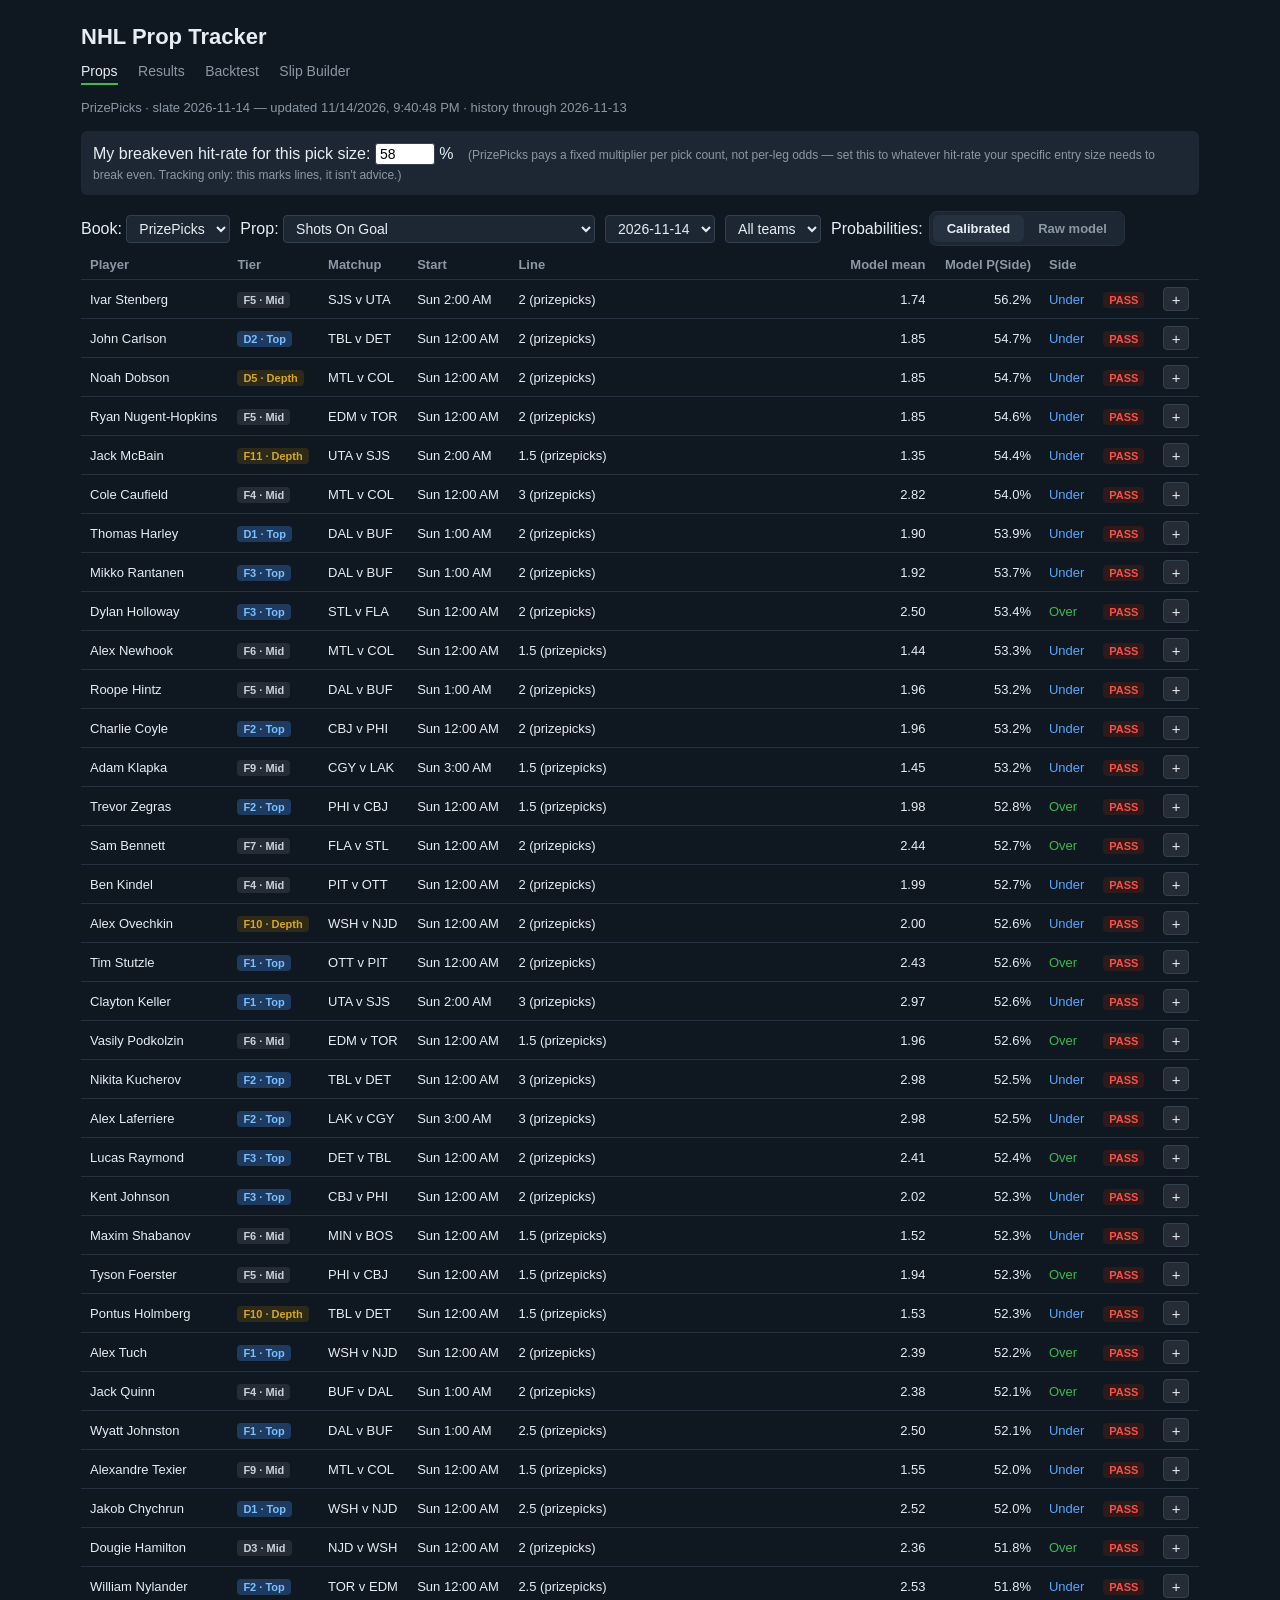
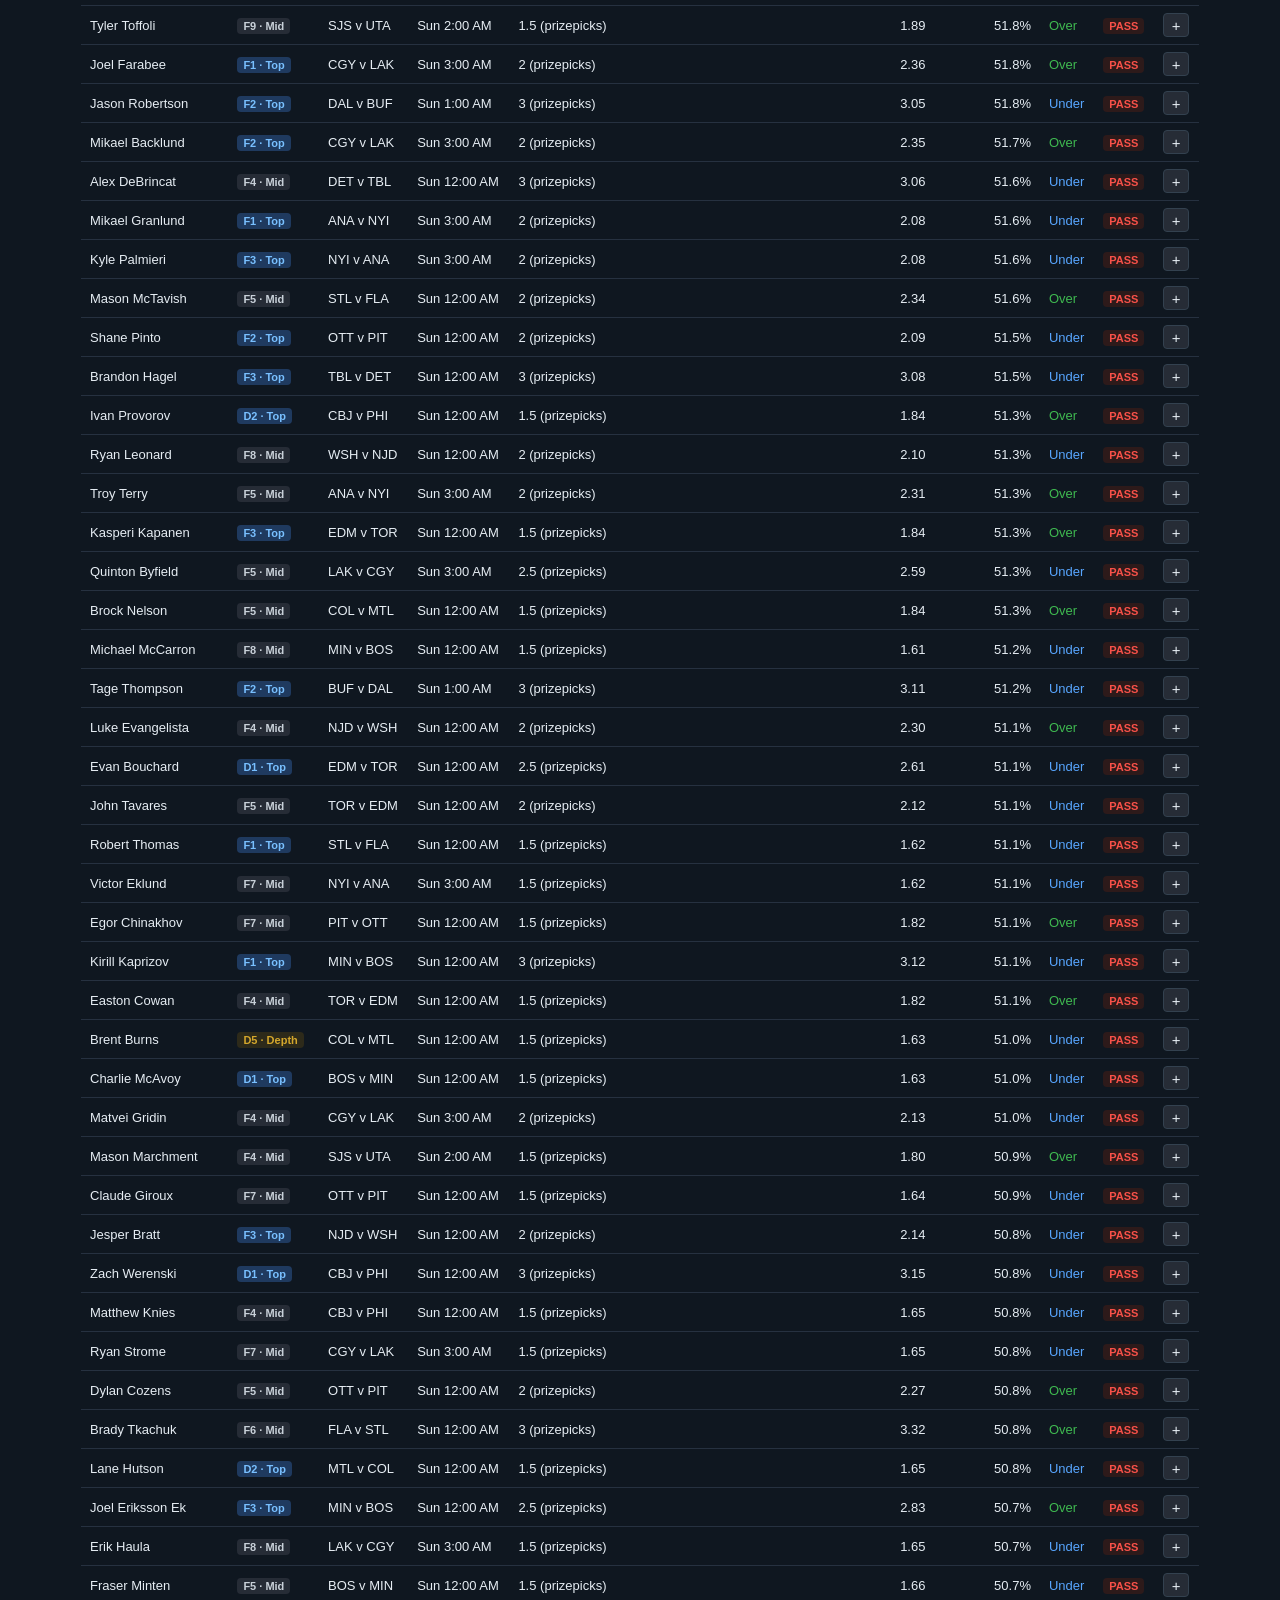
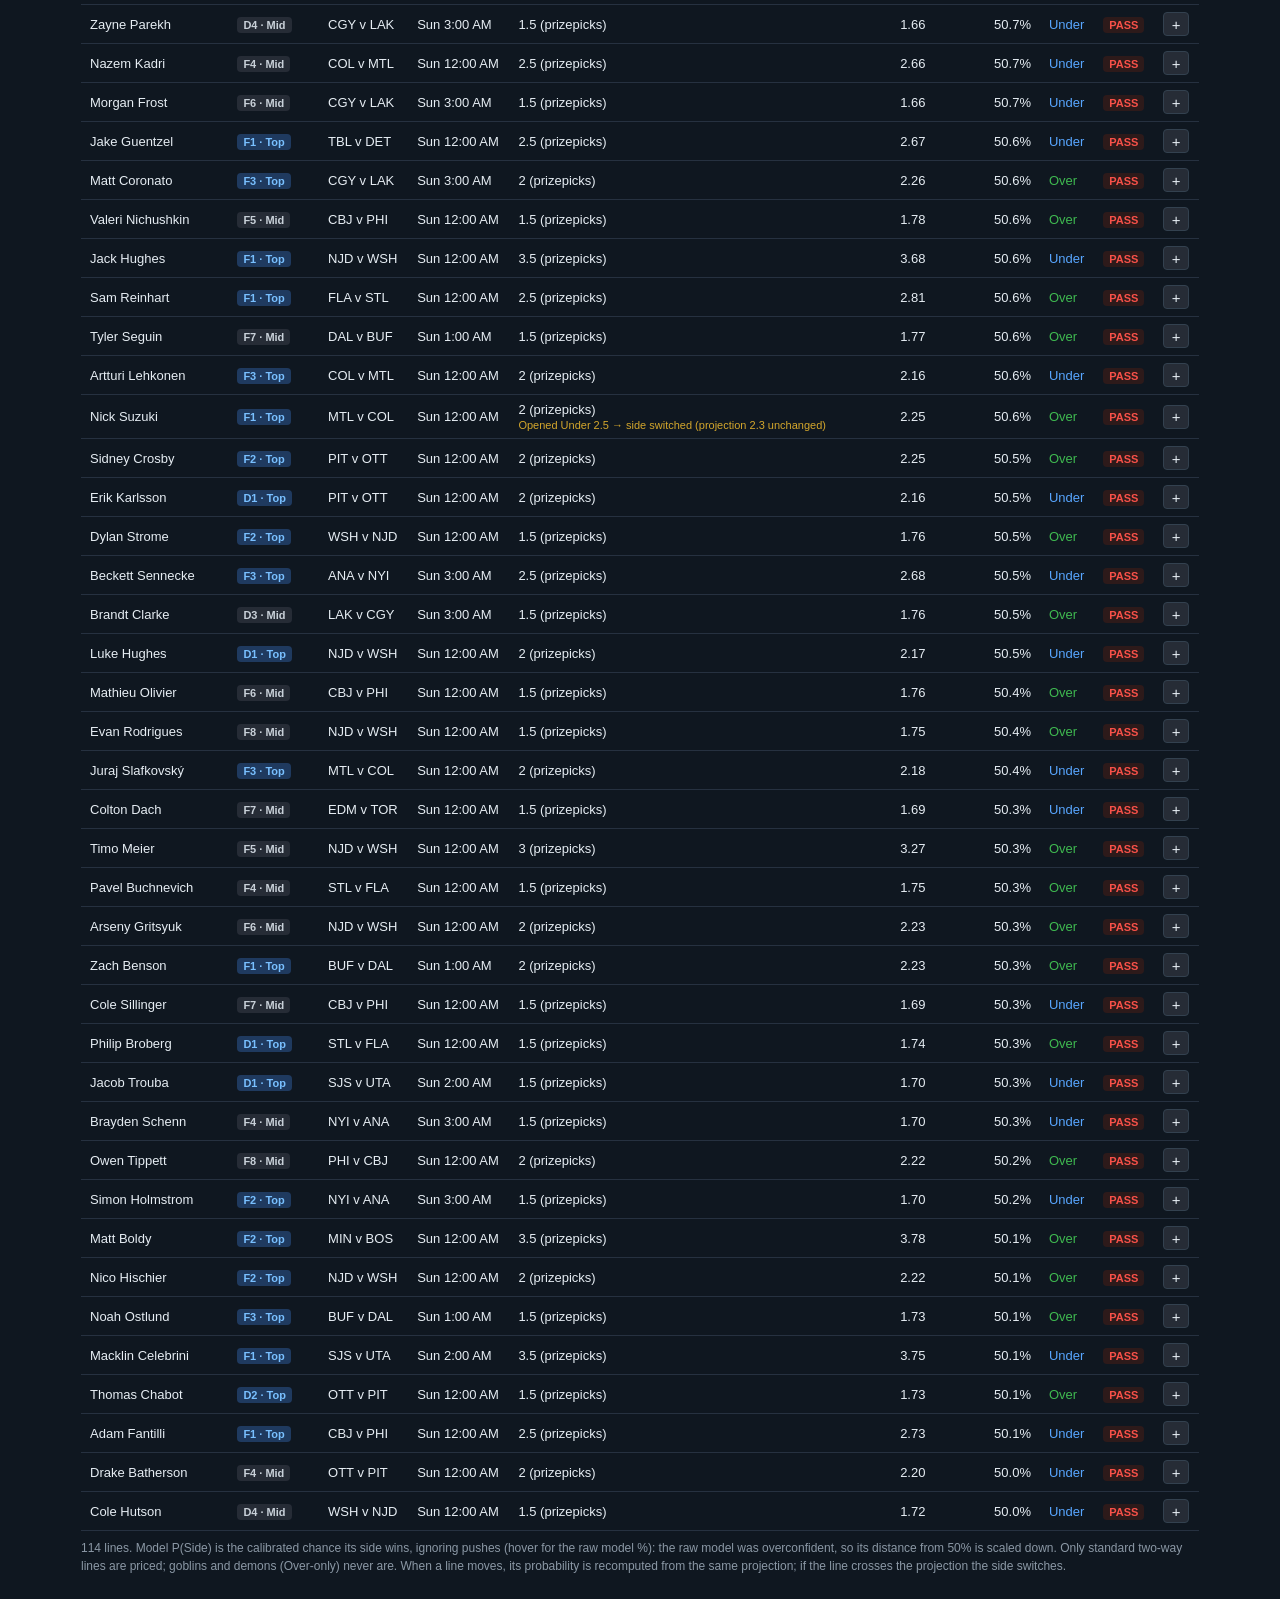
==== commit 320ace20: "Add SOG and Saves combos" ====
--- a/docs/index.html
+++ b/docs/index.html
@@ -99,6 +99,8 @@
   const one = (p.sides || []).length === 1 ? ` <span class="src">${sideName(p.sides[0], p)} only</span>` : "";
   return ` <span class="src" title="Payout multiplier of the picked side; ×1 is Underdog's standard payout">${p.mult != null ? "×" + p.mult : ""}</span>${t}${one}`;
 }
+// combos list their teams as "BOS/MTL": a team filter matches any leg
+const onTeam = (p, team) => String(p.team || "").split("/").includes(team);
 const esc = s => String(s ?? "").replace(/[&<>"]/g, c => ({"&":"&amp;","<":"&lt;",">":"&gt;",'"':"&quot;"}[c]));
 let RAW = false;
 try { RAW = localStorage.getItem("nhlProbMode") === "raw"; } catch (e) {}
@@ -175,14 +177,15 @@
   // Ranked by the model's own confidence (highest P(side) first) so the most lopsided lines float to the top.
   const ltype = UD() ? document.getElementById("typeSelect").value : "";
   const rows = DATA.picks.filter(p => !p.skip_reason && p.category === cat && (!day || p.game_date === day)
-      && (!team || p.team === team) && (!ltype || p.line_type === ltype))
+      && (!team || onTeam(p, team)) && (!ltype || p.line_type === ltype))
     .sort(team ? ((a, b) => (a.tier_rank || "Z").localeCompare(b.tier_rank || "Z", undefined, {numeric: true}))
                : ((a, b) => P(b) - P(a)));
   const tierCell = p => p.tier ? `<span class="tier tier-${p.tier}" title="${p.recent_toi} min avg, last 10 games">${esc(p.tier_rank)} · ${p.tier}</span>` : "";
   tbody.innerHTML = rows.length ? rows.map(p => `<tr>
       <td>${esc(p.player)}${usedTag(p)}</td><td>${tierCell(p)}</td><td>${esc(p.team)} v ${esc(p.opp)}</td><td>${time(p.start_time)}</td>
       <td>${p.line} <span class="src">(${BOOKNAME().toLowerCase()})</span>${payoutNote(p)}${moveNote(p) ? `<span class="moved">${esc(moveNote(p))}</span>` : ""}</td>
-      <td class="num">${p.model_mean.toFixed(2)}</td>
+      <td class="num"${p.legs ? ` title="${esc(p.legs.map(l => `${l.name} ${Number(l.mean).toFixed(2)}`).join(" + "))}"` : ""}>${p.model_mean.toFixed(2)}${p.legs
+        ? `<span class="moved" style="color:#8b98a5">${p.legs.map(l => Number(l.mean).toFixed(1)).join(" + ")}</span>` : ""}</td>
       <td class="num" title="${RAW ? "calibrated" : "raw model"} ${(P2(p) * 100).toFixed(1)}%">${(P(p) * 100).toFixed(1)}%</td>
       <td class="${p.side}">${sideName(p.side, p)}</td>
       <td class="sh">${p.shadow ? `<span class="${p.shadow.side}">${p.shadow.side === "over" ? "Over" : "Under"}</span>
@@ -192,7 +195,7 @@
     </tr>`).join("")
     : `<tr><td colspan="11" class="empty">No priced ${BOOKNAME()} lines for this selection right now.</td></tr>`;
 
-  const skipped = DATA.picks.filter(p => p.skip_reason && p.category === cat && (!day || p.game_date === day) && (!team || p.team === team));
+  const skipped = DATA.picks.filter(p => p.skip_reason && p.category === cat && (!day || p.game_date === day) && (!team || onTeam(p, team)));
   const why = {};
   skipped.forEach(p => (why[p.skip_reason] ||= new Set()).add(`${p.player} (${p.team})`));
   document.getElementById("notes").innerHTML = (rows.length ? `${rows.length} lines. ${RAW
@@ -203,7 +206,10 @@
          as Underdog's feed gives it (×1 = the standard payout, below ×1 pays less, above ×1 pays more), and GOBLIN / DEMON mark
          sides paying less / more than standard. Most Underdog lines are tilted this way: the likelier side usually pays less. The model can only pick a side Underdog sells, so a
          "Higher only" line can show a chance below 50%. Underdog picks are tracked separately from PrizePicks (Results → Underdog). `
-      : `Only standard two-way lines are priced; goblins and demons (Over-only) never are. `
+      : (cat.endsWith("_combo") ? `Combo = the players' totals added together. Model mean is the sum of each player's projection (shown
+          underneath, hover for names), priced with how much the players' numbers move together: goalies in the same game move in
+          opposite directions, so their combined saves vary less; shooters are close to independent. Experimental. ` : "")
+        + `Only standard two-way lines are priced; goblins and demons (Over-only) never are. `
         + `When a line moves, its probability is recomputed from the same projection; if the line crosses the projection the side switches.`)
     + Object.entries(why).map(([r, s]) => `<br><b>Not priced: ${esc(r.replace(/_/g, " "))}</b> — ${[...s].slice(0, 40).map(esc).join(", ")}${s.size > 40 ? " …" : ""}`).join("");
 }
@@ -235,7 +241,7 @@
     const dates = [...new Set(json.picks.map(p => p.game_date))].sort();
     document.getElementById("dateSelect").innerHTML = (dates.length > 1 ? `<option value="">All dates</option>` : "") +
       dates.map(d => `<option value="${d}">${d}</option>`).join("");
-    const teams = [...new Set(json.picks.map(p => p.team))].sort();
+    const teams = [...new Set(json.picks.flatMap(p => String(p.team || "").split("/")))].filter(Boolean).sort();
     document.getElementById("teamSelect").innerHTML = `<option value="">All teams</option>` +
       teams.map(t => `<option value="${t}">${esc(t)}</option>`).join("");
     renderTable();
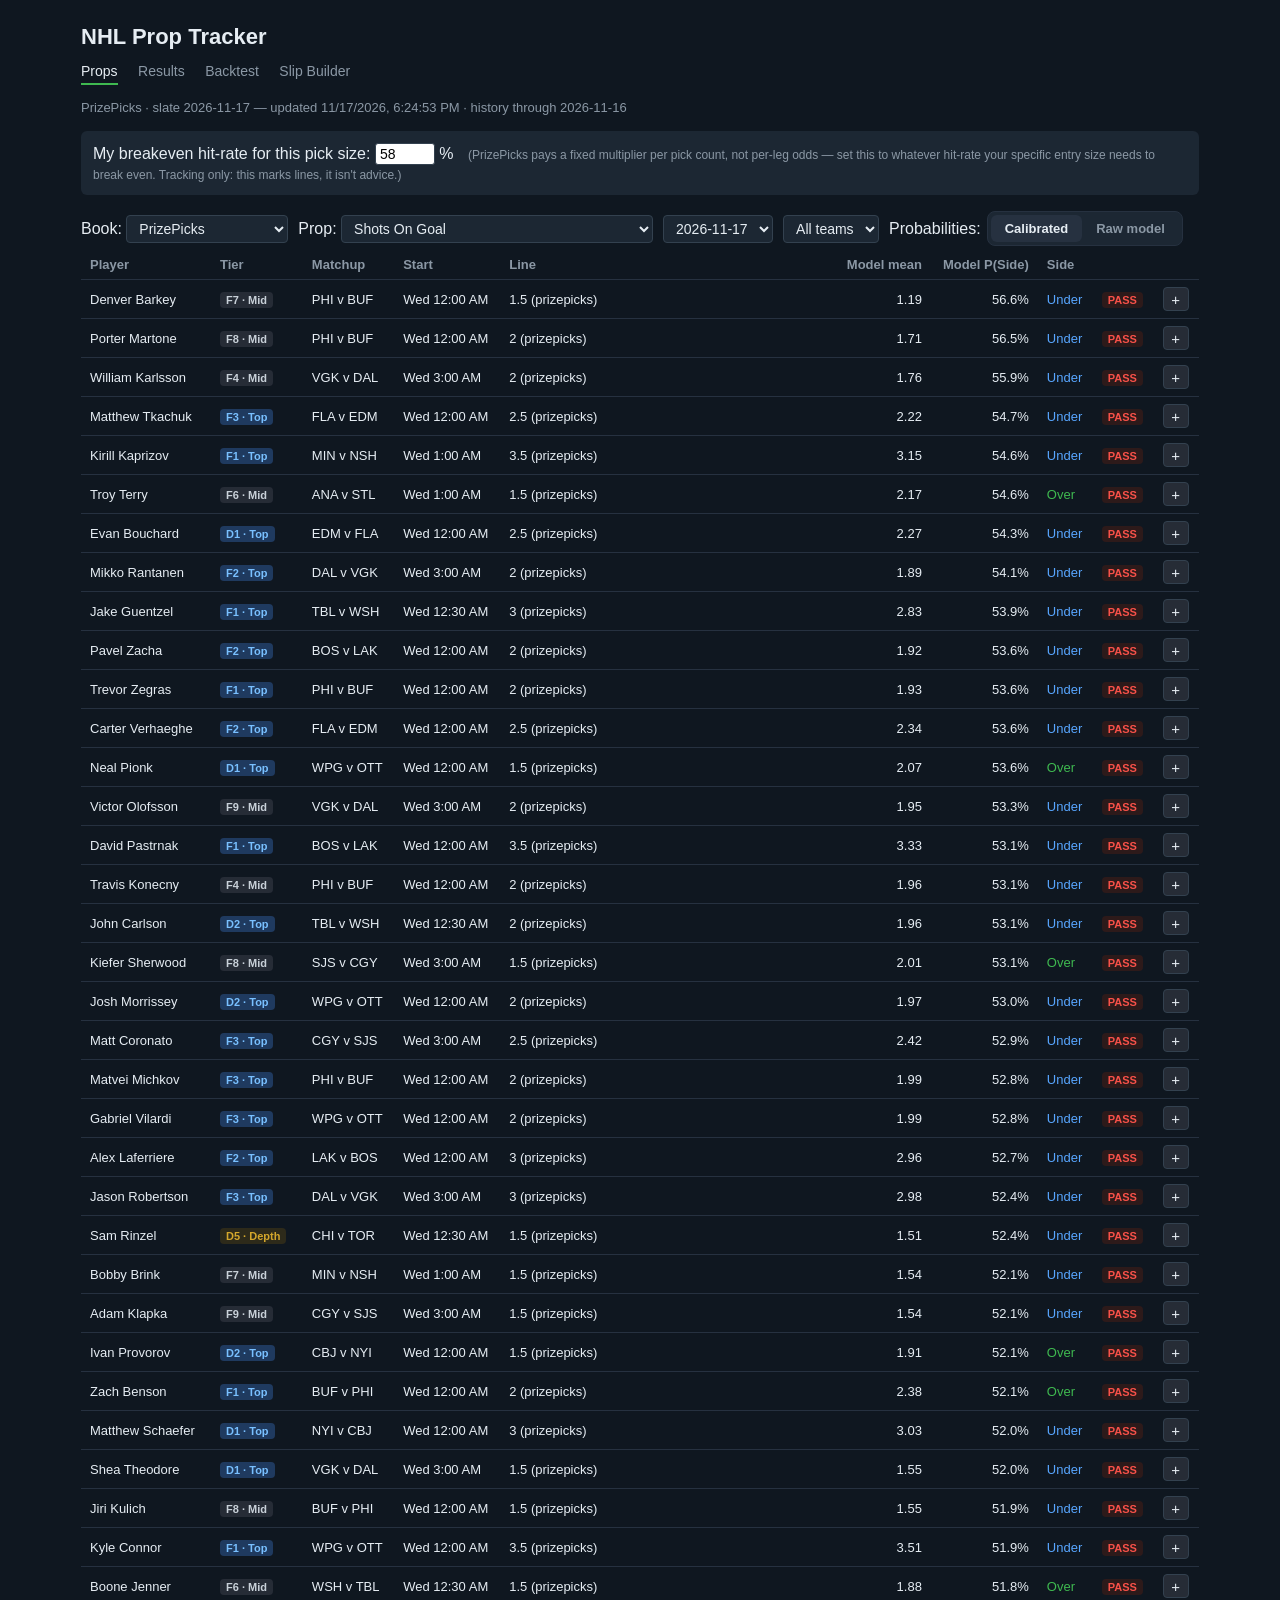
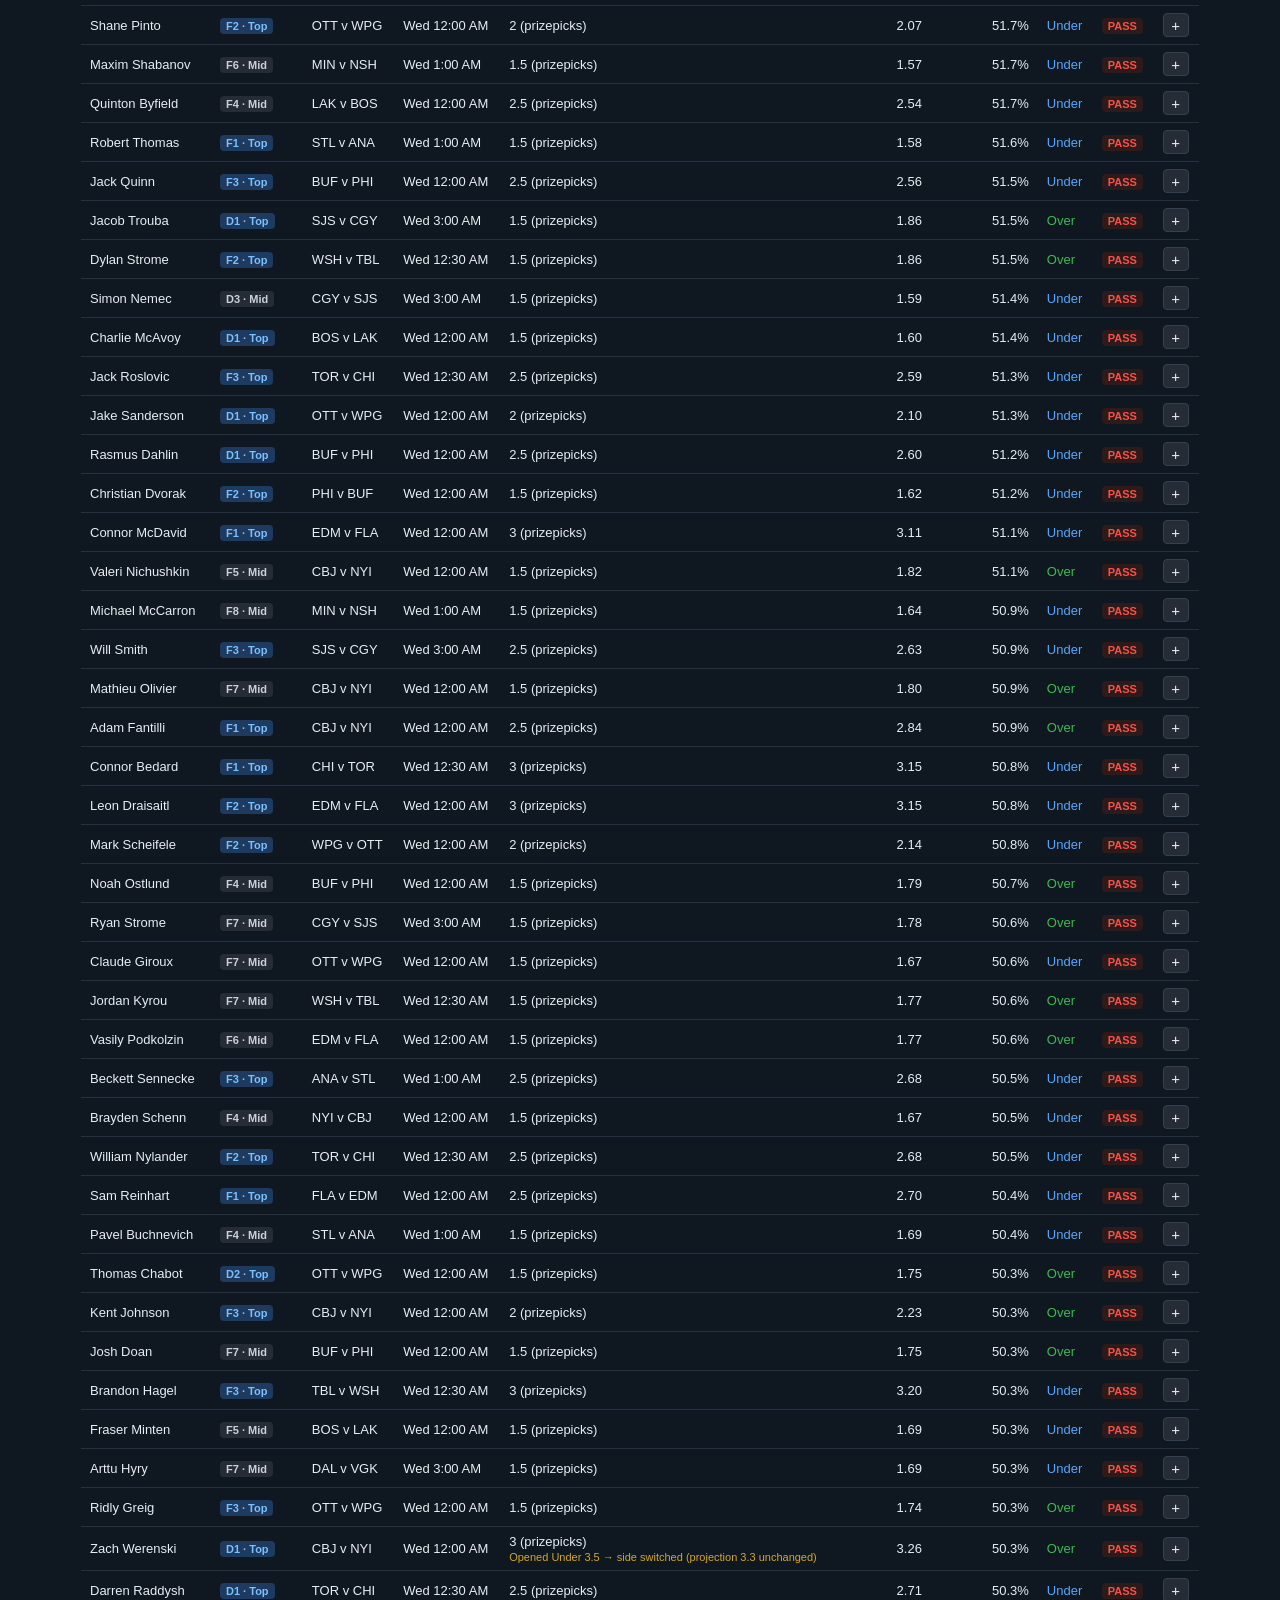
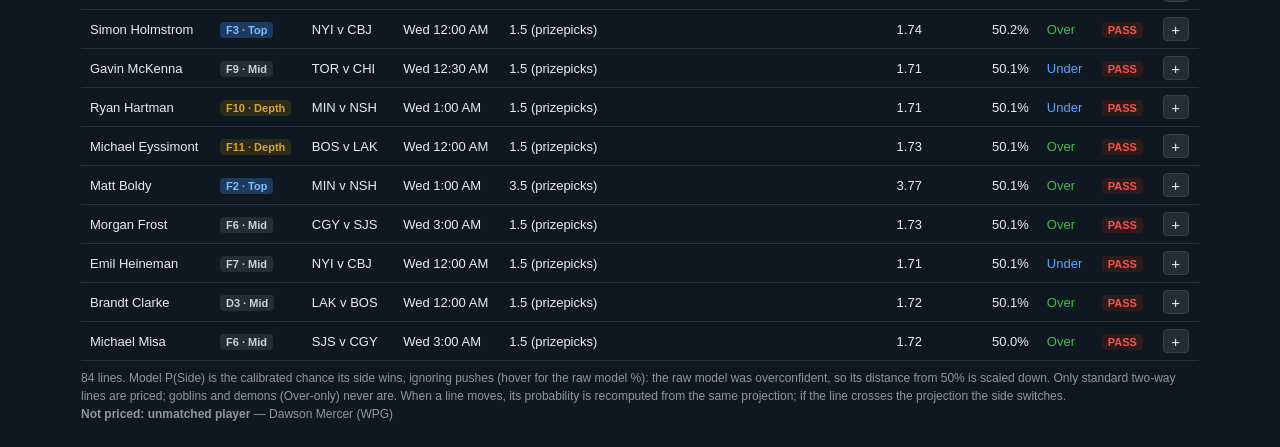
==== commit f7464952: "Props: LightGBM book option" ====
--- a/docs/index.html
+++ b/docs/index.html
@@ -53,7 +53,7 @@
 </div>
 
 <div class="propsel">
-  <label>Book: <select id="bookSelect"><option value="prizepicks">PrizePicks</option><option value="underdog">Underdog</option></select></label>
+  <label>Book: <select id="bookSelect"><option value="prizepicks">PrizePicks</option><option value="underdog">Underdog</option><option value="lgbm">LightGBM (shadow)</option></select></label>
   <label>Prop: <select id="propSelect"></select></label>
   <label><select id="dateSelect"></select></label>
   <label><select id="teamSelect"></select></label>
@@ -86,9 +86,10 @@
 <script>
 let DATA = null;
 let BOOK = "prizepicks";
-try { if (localStorage.getItem("nhlBook") === "underdog") BOOK = "underdog"; } catch (e) {}
+try { const b = localStorage.getItem("nhlBook"); if (b === "underdog" || b === "lgbm") BOOK = b; } catch (e) {}
 const UD = () => BOOK === "underdog";
-const BOOKNAME = () => UD() ? "Underdog" : "PrizePicks";
+const LG = () => BOOK === "lgbm";   // LightGBM challenger's picks on the PrizePicks lines it priced (TOI, Hits)
+const BOOKNAME = () => UD() ? "Underdog" : LG() ? "LightGBM (shadow)" : "PrizePicks";
 // Underdog calls the sides Higher / Lower
 const sideName = (side, p) => (p && p.book === "underdog") ? (side === "over" ? "Higher" : "Lower") : (side === "over" ? "Over" : "Under");
 // Underdog only: the picked side's payout, a GOBLIN / DEMON tag when it isn't the standard payout,
@@ -183,7 +184,7 @@
   const tierCell = p => p.tier ? `<span class="tier tier-${p.tier}" title="${p.recent_toi} min avg, last 10 games">${esc(p.tier_rank)} · ${p.tier}</span>` : "";
   tbody.innerHTML = rows.length ? rows.map(p => `<tr>
       <td>${esc(p.player)}${usedTag(p)}</td><td>${tierCell(p)}</td><td>${esc(p.team)} v ${esc(p.opp)}</td><td>${time(p.start_time)}</td>
-      <td>${p.line} <span class="src">(${BOOKNAME().toLowerCase()})</span>${payoutNote(p)}${moveNote(p) ? `<span class="moved">${esc(moveNote(p))}</span>` : ""}</td>
+      <td>${p.line} <span class="src">(${UD() ? "underdog" : "prizepicks"})</span>${payoutNote(p)}${moveNote(p) ? `<span class="moved">${esc(moveNote(p))}</span>` : ""}</td>
       <td class="num"${p.legs ? ` title="${esc(p.legs.map(l => `${l.name} ${Number(l.mean).toFixed(2)}`).join(" + "))}"` : ""}>${p.model_mean.toFixed(2)}${p.legs
         ? `<span class="moved" style="color:#8b98a5">${p.legs.map(l => Number(l.mean).toFixed(1)).join(" + ")}</span>` : ""}</td>
       <td class="num" title="${RAW ? "calibrated" : "raw model"} ${(P2(p) * 100).toFixed(1)}%">${(P(p) * 100).toFixed(1)}%</td>
@@ -193,7 +194,8 @@
       <td>${P(p) >= breakeven ? '<span class="bet-tag bet-yes">CLEARS</span>' : '<span class="bet-tag bet-no">PASS</span>'}</td>
       <td>${addBtn([p])}</td>
     </tr>`).join("")
-    : `<tr><td colspan="11" class="empty">No priced ${BOOKNAME()} lines for this selection right now.</td></tr>`;
+    : `<tr><td colspan="11" class="empty">${LG() ? "No LightGBM picks for this selection. LightGBM prices Time On Ice and Hits only."
+        : `No priced ${BOOKNAME()} lines for this selection right now.`}</td></tr>`;
 
   const skipped = DATA.picks.filter(p => p.skip_reason && p.category === cat && (!day || p.game_date === day) && (!team || onTeam(p, team)));
   const why = {};
@@ -201,7 +203,12 @@
   document.getElementById("notes").innerHTML = (rows.length ? `${rows.length} lines. ${RAW
       ? "Model P(Side) is the RAW model chance its side wins, ignoring pushes (hover for calibrated). The raw model has been overconfident on graded picks, so CLEARS here is optimistic. "
       : "Model P(Side) is the calibrated chance its side wins, ignoring pushes (hover for the raw model %): the raw model was overconfident, so its distance from 50% is scaled down. "}` : "")
-    + (UD()
+    + (LG()
+      ? `LightGBM (shadow) is the challenger model: its own projection, side and probability on the same PrizePicks lines, Time On Ice
+         and Hits only. It's tracked, never the official pick (Results → LightGBM). The Official model column shows what the site's
+         model says on the same line; ≠ marks lines where the two disagree. LightGBM is priced at the morning model run's line, so
+         lines that moved since aren't repriced here. `
+      : UD()
       ? `Every Underdog line is priced, whatever it pays: the small number after the line is the picked side's payout multiplier
          as Underdog's feed gives it (×1 = the standard payout, below ×1 pays less, above ×1 pays more), and GOBLIN / DEMON mark
          sides paying less / more than standard. Most Underdog lines are tilted this way: the likelier side usually pays less. The model can only pick a side Underdog sells, so a
@@ -218,10 +225,17 @@
   const file = UD() ? "data/props_underdog.json" : "data/props.json";
   document.getElementById("typeWrap").style.display = UD() ? "" : "none";
   document.querySelector(".breakeven .hint").style.display = UD() ? "none" : "";
+  document.querySelector("#propsTable th.sh").textContent = LG() ? "Official model" : "LightGBM (shadow)";
+  document.querySelector("#propsTable th.sh").title = LG() ? "The site's official pick on the same line" : "LightGBM challenger: tracked, never the official pick";
   fetch(file, {cache: "no-store"}).then(r => r.json()).then(async json => {
-    const board = UD() ? null : await loadBoard();   // live repricing exists for PrizePicks only
+    const board = UD() || LG() ? null : await loadBoard();   // live repricing exists for official PrizePicks picks only
     const nLive = applyBoard(json, board);
-    json.picks.forEach(p => { p.book = p.book || BOOK; });
+    json.picks.forEach(p => { p.book = p.book || (UD() ? "underdog" : "prizepicks"); });
+    if (LG()) {   // swap: LightGBM's pick becomes the row, the official pick moves to the comparison column
+      json.picks = json.picks.filter(p => p.shadow && !p.skip_reason).map(p => Object.assign({}, p, {
+        model_mean: p.shadow.mean, side: p.shadow.side, prob: p.shadow.prob, prob_cal: p.shadow.prob_cal,
+        shadow: {mean: p.model_mean, side: p.side, prob: p.prob, prob_cal: p.prob_cal}}));
+    }
     DATA = json;
     const labels = json.labels || {};
     document.getElementById("meta").textContent =
@@ -236,7 +250,7 @@
     const keep = document.getElementById("propSelect").value;
     document.getElementById("propSelect").innerHTML = cats.map(c =>
       `<option value="${c}">${esc(labels[c] || c)}${priced(c) && !headline(c) ? " (experimental)" : ""}</option>` +
-      (c === "toi" && priced(c) ? `<option value="toi_pairs">Time On Ice: correlated pairs (experimental)</option>` : "")).join("");
+      (c === "toi" && priced(c) && !LG() ? `<option value="toi_pairs">Time On Ice: correlated pairs (experimental)</option>` : "")).join("");
     if (cats.includes(keep)) document.getElementById("propSelect").value = keep;   // same prop when switching books
     const dates = [...new Set(json.picks.map(p => p.game_date))].sort();
     document.getElementById("dateSelect").innerHTML = (dates.length > 1 ? `<option value="">All dates</option>` : "") +
--- a/docs/site.css
+++ b/docs/site.css
@@ -41,3 +41,4 @@
 .used-tag { background: #2a2140; color: #b39ddb; border-radius: 4px; padding: 1px 6px; font-size: 10px; font-weight: 700;
             letter-spacing: .04em; vertical-align: middle; cursor: help; }
 body.ud .pp-only { display: none; }   /* Results: sections that only exist for PrizePicks */
+body.lg #content > :not(.exp-sec) { display: none; }   /* Results: LightGBM tab shows only its own section */
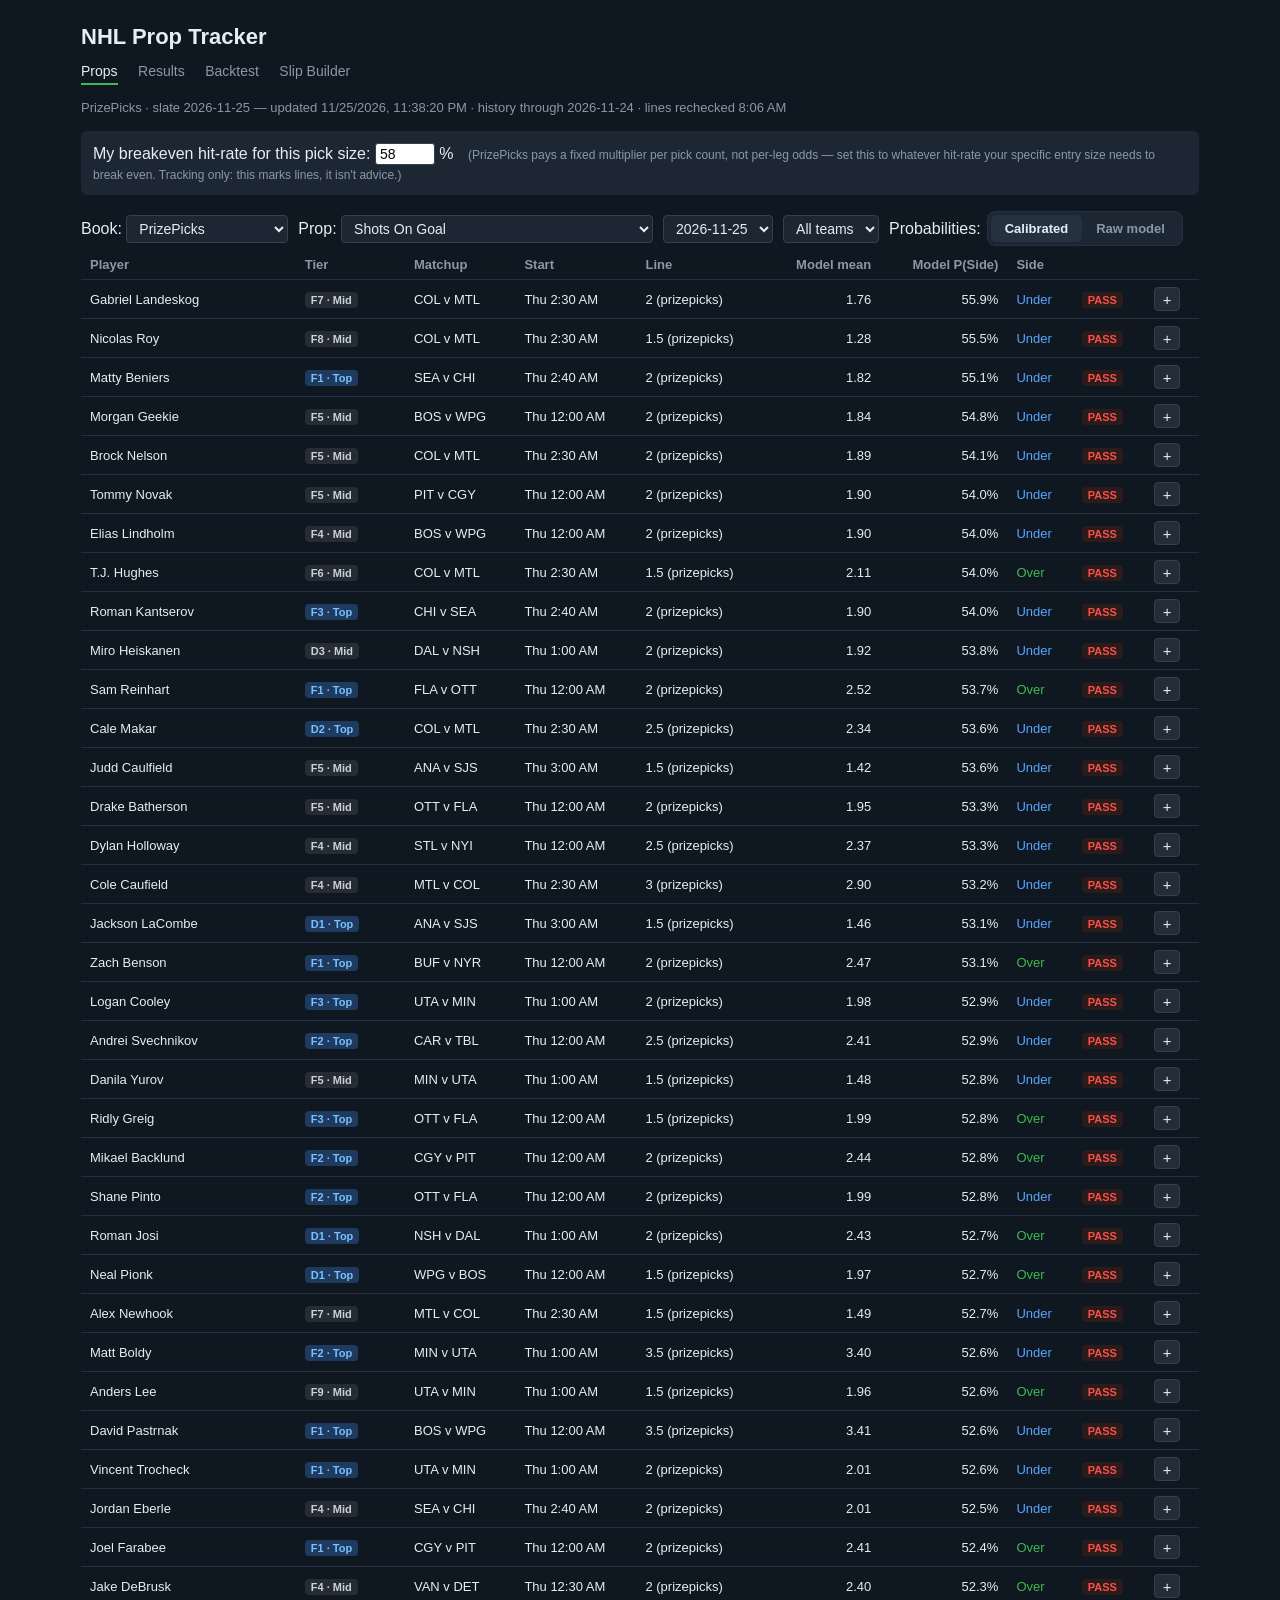
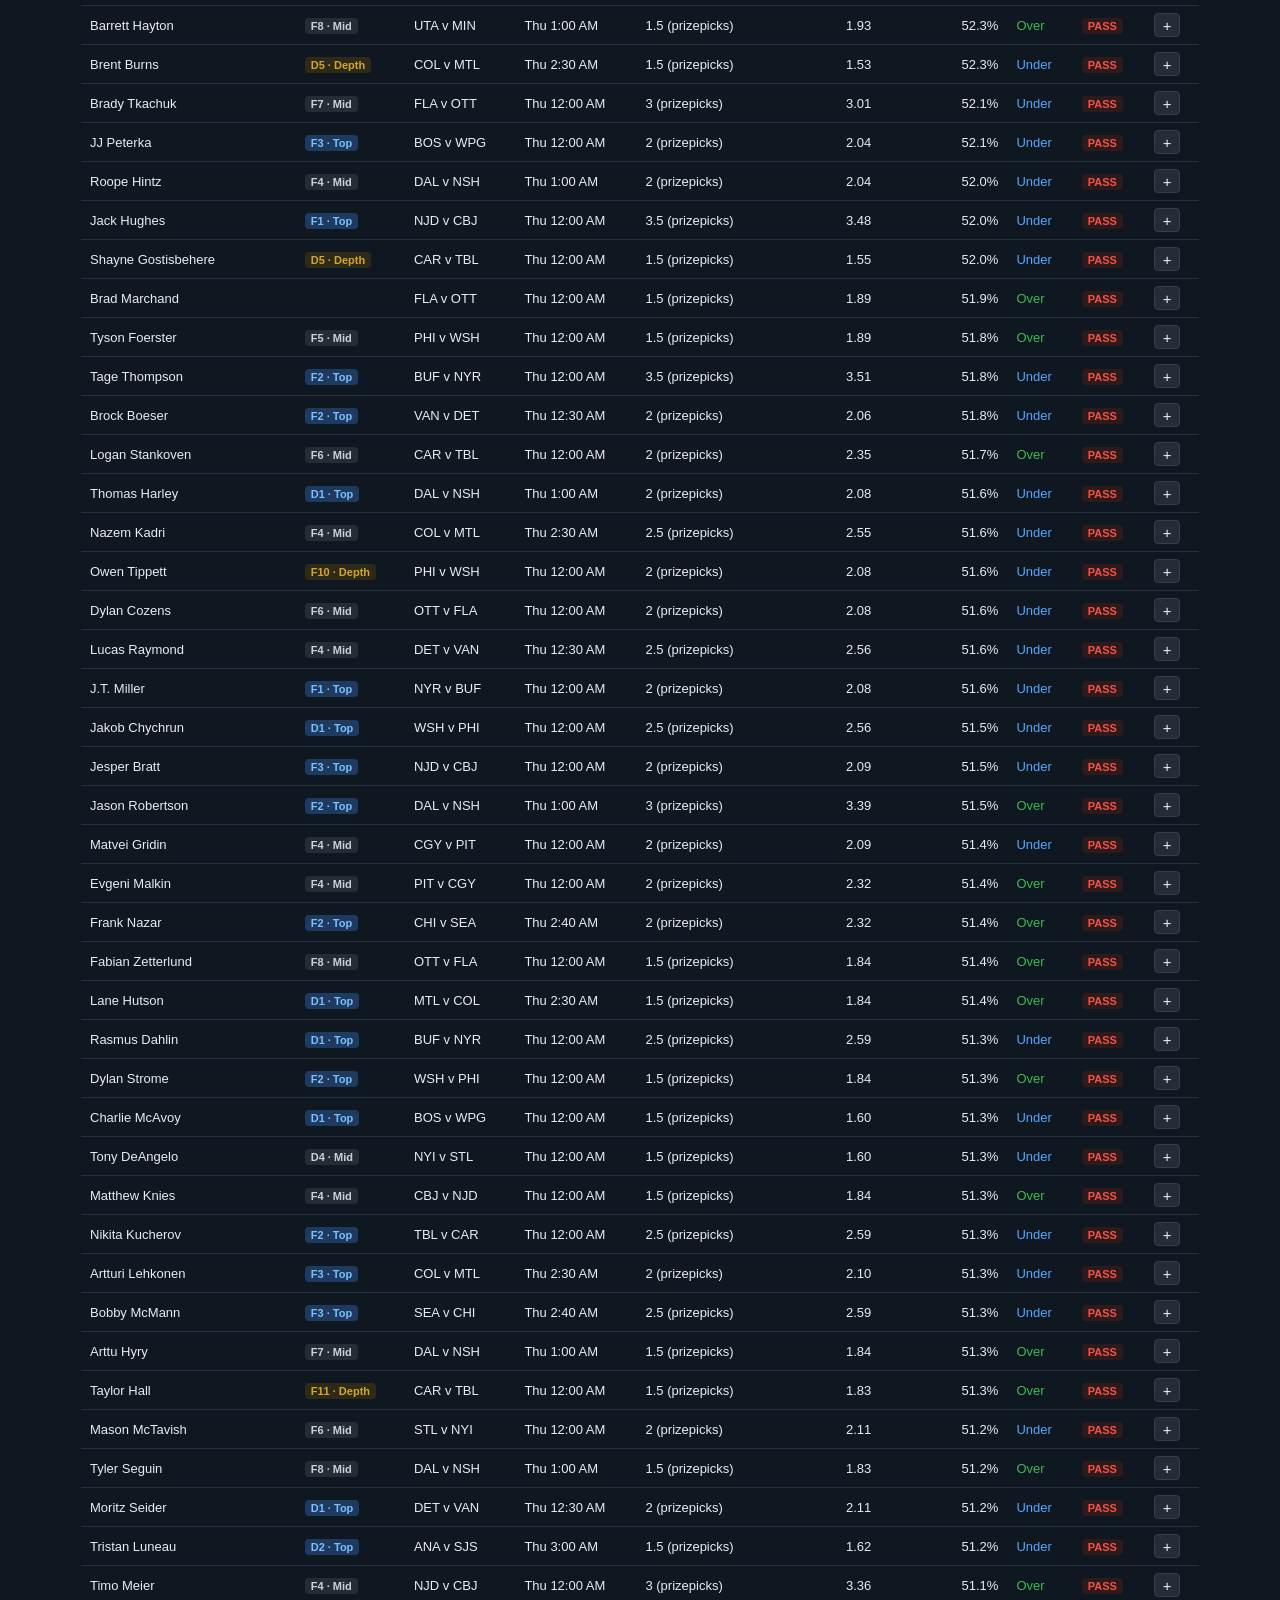
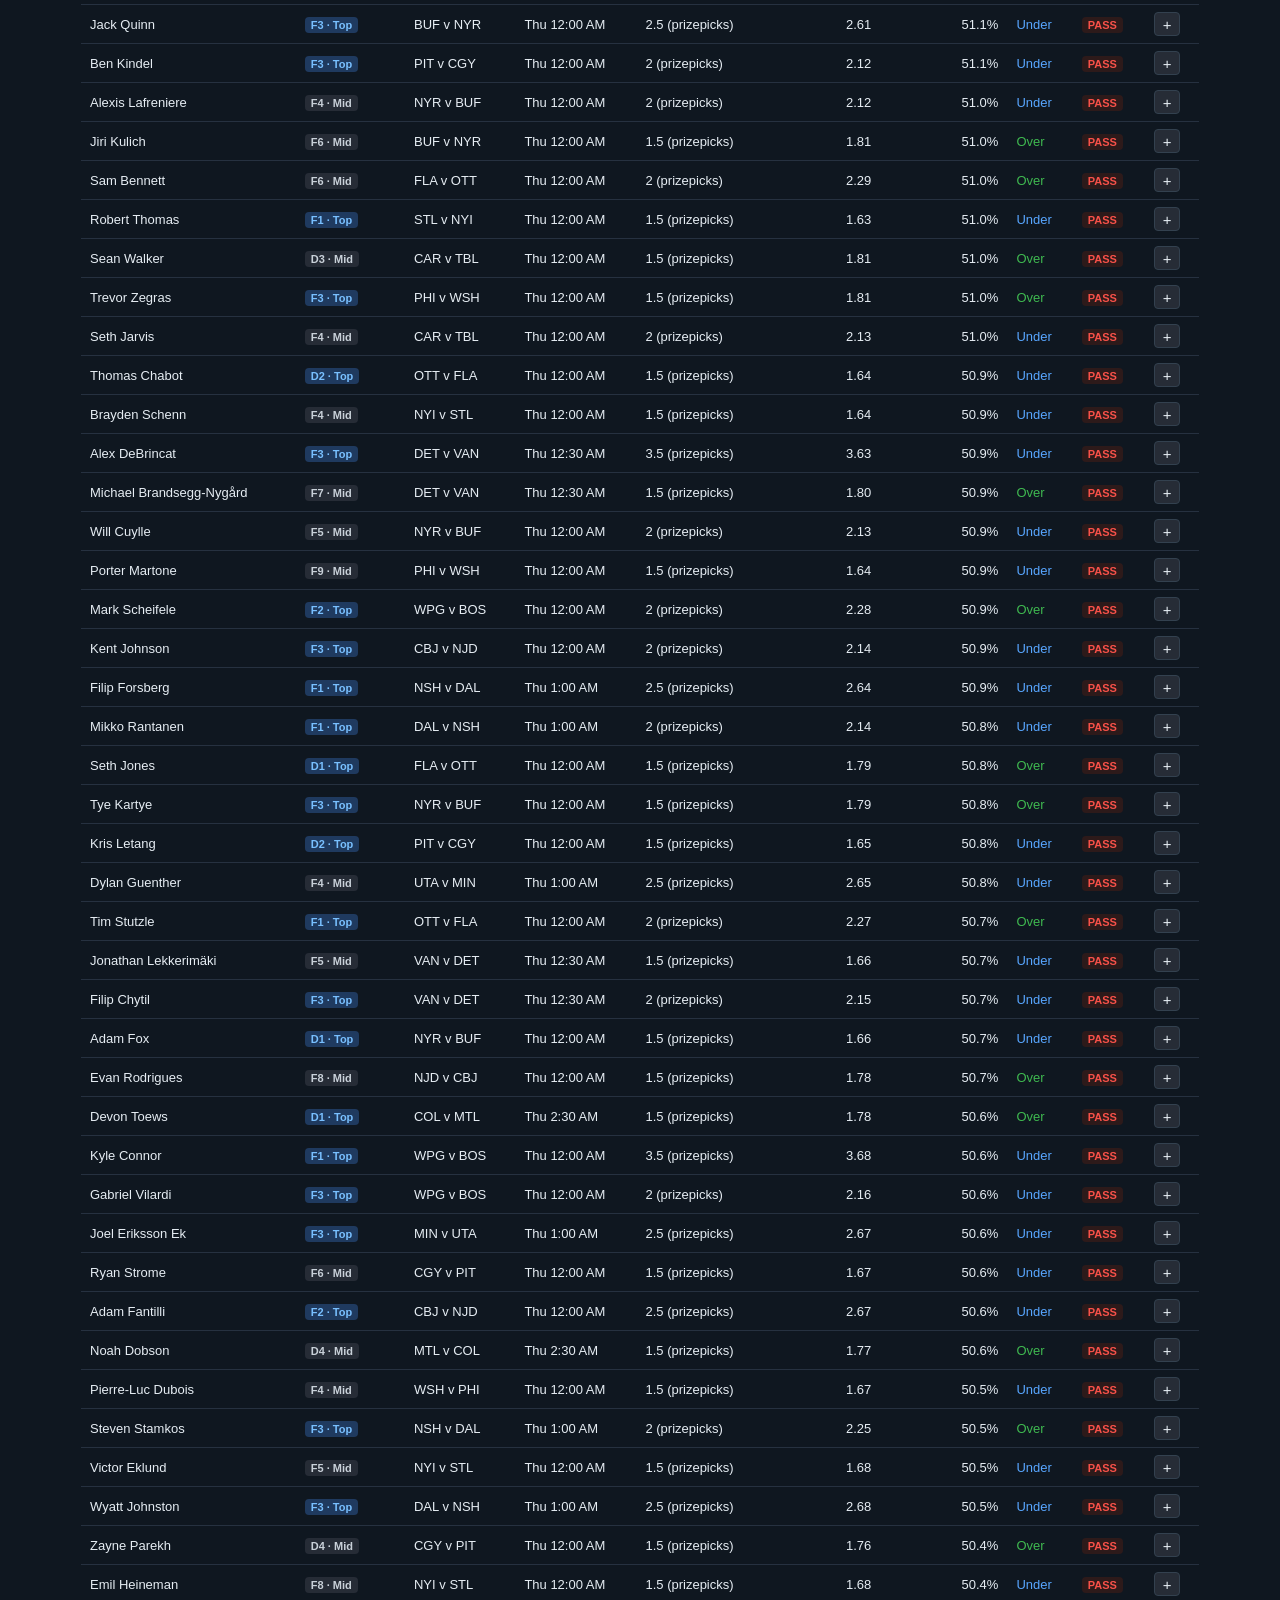
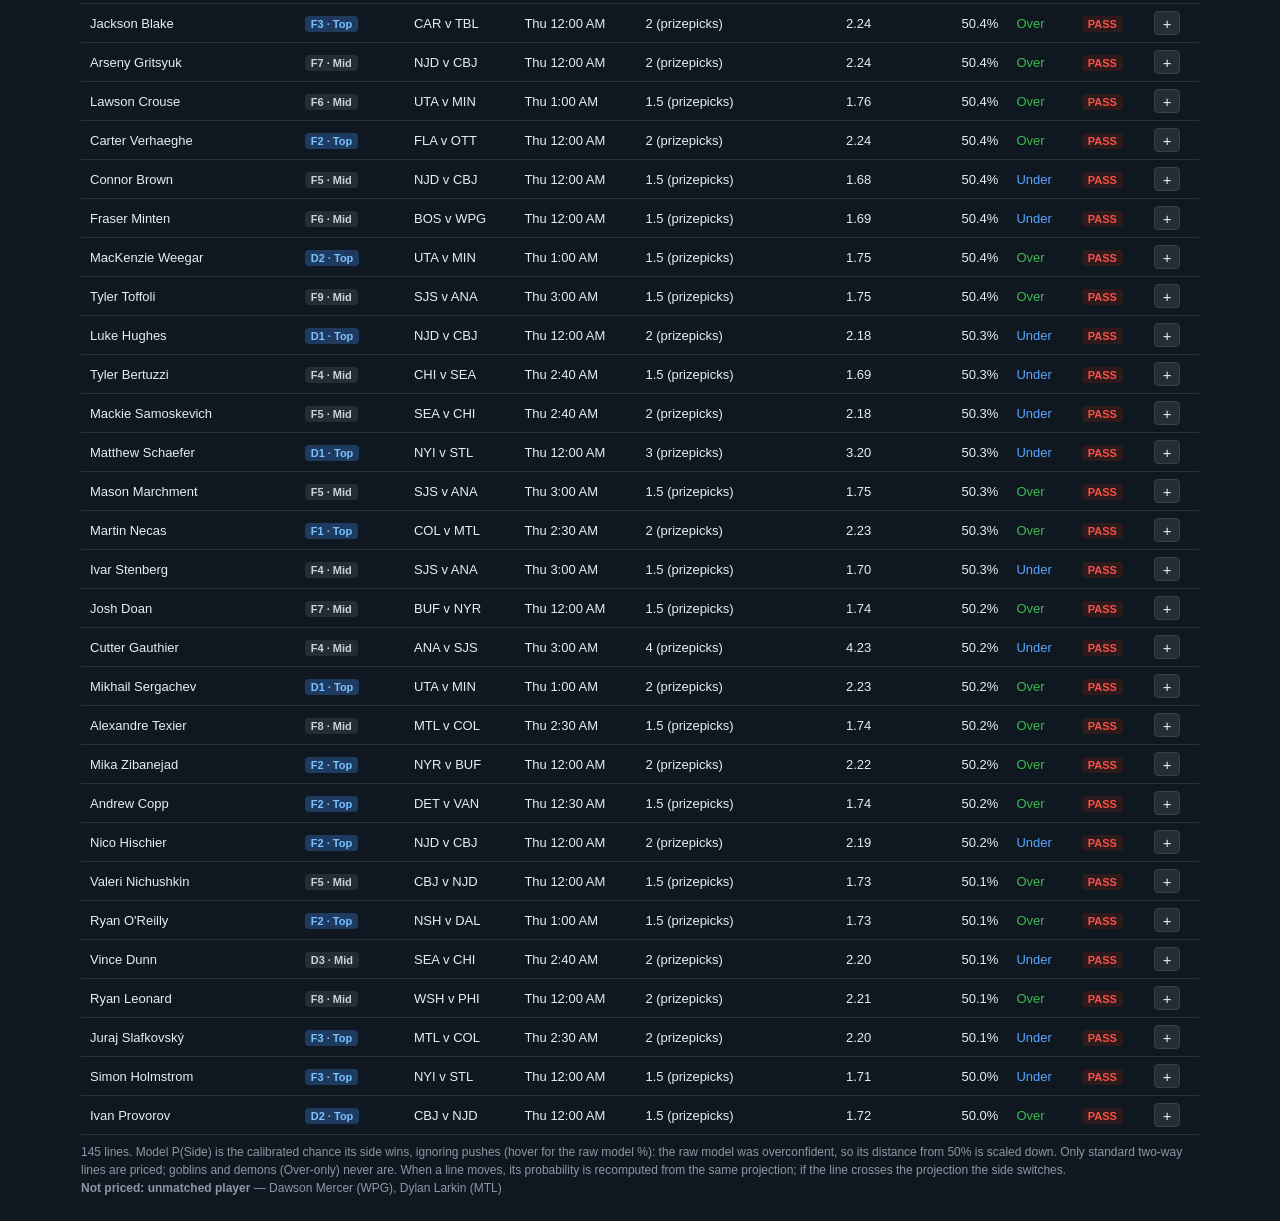
==== commit 22b8c337: "Add Hits (light pull) challenger" ====
--- a/docs/index.html
+++ b/docs/index.html
@@ -53,7 +53,7 @@
 </div>
 
 <div class="propsel">
-  <label>Book: <select id="bookSelect"><option value="prizepicks">PrizePicks</option><option value="underdog">Underdog</option><option value="lgbm">LightGBM (shadow)</option></select></label>
+  <label>Book: <select id="bookSelect"><option value="prizepicks">PrizePicks</option><option value="underdog">Underdog</option><option value="lgbm">LightGBM (shadow)</option><option value="hits_light">Hits (light pull)</option></select></label>
   <label>Prop: <select id="propSelect"></select></label>
   <label><select id="dateSelect"></select></label>
   <label><select id="teamSelect"></select></label>
@@ -86,10 +86,18 @@
 <script>
 let DATA = null;
 let BOOK = "prizepicks";
-try { const b = localStorage.getItem("nhlBook"); if (b === "underdog" || b === "lgbm") BOOK = b; } catch (e) {}
+// Challenger models: their own pick on the PrizePicks lines they priced, stored on each pick under `field`.
+const CHALLENGERS = {
+  lgbm: {field: "shadow", name: "LightGBM (shadow)", props: "Time On Ice and Hits",
+         about: "LightGBM (shadow) is the challenger machine-learning model"},
+  hits_light: {field: "hits_light", name: "Hits (light pull)", props: "Hits",
+               about: "Hits (light pull) is the official hits model with a lighter pull toward the position average, which the backtest found fits heavy hitters better"},
+};
+try { const b = localStorage.getItem("nhlBook"); if (b === "underdog" || b in CHALLENGERS) BOOK = b; } catch (e) {}
 const UD = () => BOOK === "underdog";
-const LG = () => BOOK === "lgbm";   // LightGBM challenger's picks on the PrizePicks lines it priced (TOI, Hits)
-const BOOKNAME = () => UD() ? "Underdog" : LG() ? "LightGBM (shadow)" : "PrizePicks";
+const CH = () => CHALLENGERS[BOOK] || null;
+const LG = () => !!CH();   // any challenger book
+const BOOKNAME = () => UD() ? "Underdog" : LG() ? CH().name : "PrizePicks";
 // Underdog calls the sides Higher / Lower
 const sideName = (side, p) => (p && p.book === "underdog") ? (side === "over" ? "Higher" : "Lower") : (side === "over" ? "Over" : "Under");
 // Underdog only: the picked side's payout, a GOBLIN / DEMON tag when it isn't the standard payout,
@@ -194,7 +202,7 @@
       <td>${P(p) >= breakeven ? '<span class="bet-tag bet-yes">CLEARS</span>' : '<span class="bet-tag bet-no">PASS</span>'}</td>
       <td>${addBtn([p])}</td>
     </tr>`).join("")
-    : `<tr><td colspan="11" class="empty">${LG() ? "No LightGBM picks for this selection. LightGBM prices Time On Ice and Hits only."
+    : `<tr><td colspan="11" class="empty">${LG() ? `No ${CH().name} picks for this selection. It prices ${CH().props} only.`
         : `No priced ${BOOKNAME()} lines for this selection right now.`}</td></tr>`;
 
   const skipped = DATA.picks.filter(p => p.skip_reason && p.category === cat && (!day || p.game_date === day) && (!team || onTeam(p, team)));
@@ -204,9 +212,9 @@
       ? "Model P(Side) is the RAW model chance its side wins, ignoring pushes (hover for calibrated). The raw model has been overconfident on graded picks, so CLEARS here is optimistic. "
       : "Model P(Side) is the calibrated chance its side wins, ignoring pushes (hover for the raw model %): the raw model was overconfident, so its distance from 50% is scaled down. "}` : "")
     + (LG()
-      ? `LightGBM (shadow) is the challenger model: its own projection, side and probability on the same PrizePicks lines, Time On Ice
-         and Hits only. It's tracked, never the official pick (Results → LightGBM). The Official model column shows what the site's
-         model says on the same line; ≠ marks lines where the two disagree. LightGBM is priced at the morning model run's line, so
+      ? `${CH().about}: its own projection, side and probability on the same PrizePicks lines, ${CH().props} only.
+         It's tracked, never the official pick (Results → ${CH().name}). The Official model column shows what the site's
+         model says on the same line; ≠ marks lines where the two disagree. It's priced at the morning model run's line, so
          lines that moved since aren't repriced here. `
       : UD()
       ? `Every Underdog line is priced, whatever it pays: the small number after the line is the picked side's payout multiplier
@@ -225,15 +233,16 @@
   const file = UD() ? "data/props_underdog.json" : "data/props.json";
   document.getElementById("typeWrap").style.display = UD() ? "" : "none";
   document.querySelector(".breakeven .hint").style.display = UD() ? "none" : "";
-  document.querySelector("#propsTable th.sh").textContent = LG() ? "Official model" : "LightGBM (shadow)";
+  document.querySelector("#propsTable th.sh").textContent = LG() ? "Official model" : CHALLENGERS.lgbm.name;
   document.querySelector("#propsTable th.sh").title = LG() ? "The site's official pick on the same line" : "LightGBM challenger: tracked, never the official pick";
   fetch(file, {cache: "no-store"}).then(r => r.json()).then(async json => {
     const board = UD() || LG() ? null : await loadBoard();   // live repricing exists for official PrizePicks picks only
     const nLive = applyBoard(json, board);
     json.picks.forEach(p => { p.book = p.book || (UD() ? "underdog" : "prizepicks"); });
-    if (LG()) {   // swap: LightGBM's pick becomes the row, the official pick moves to the comparison column
-      json.picks = json.picks.filter(p => p.shadow && !p.skip_reason).map(p => Object.assign({}, p, {
-        model_mean: p.shadow.mean, side: p.shadow.side, prob: p.shadow.prob, prob_cal: p.shadow.prob_cal,
+    if (LG()) {   // swap: the challenger's pick becomes the row, the official pick moves to the comparison column
+      const f = CH().field;
+      json.picks = json.picks.filter(p => p[f] && !p.skip_reason).map(p => Object.assign({}, p, {
+        model_mean: p[f].mean, side: p[f].side, prob: p[f].prob, prob_cal: p[f].prob_cal,
         shadow: {mean: p.model_mean, side: p.side, prob: p.prob, prob_cal: p.prob_cal}}));
     }
     DATA = json;
